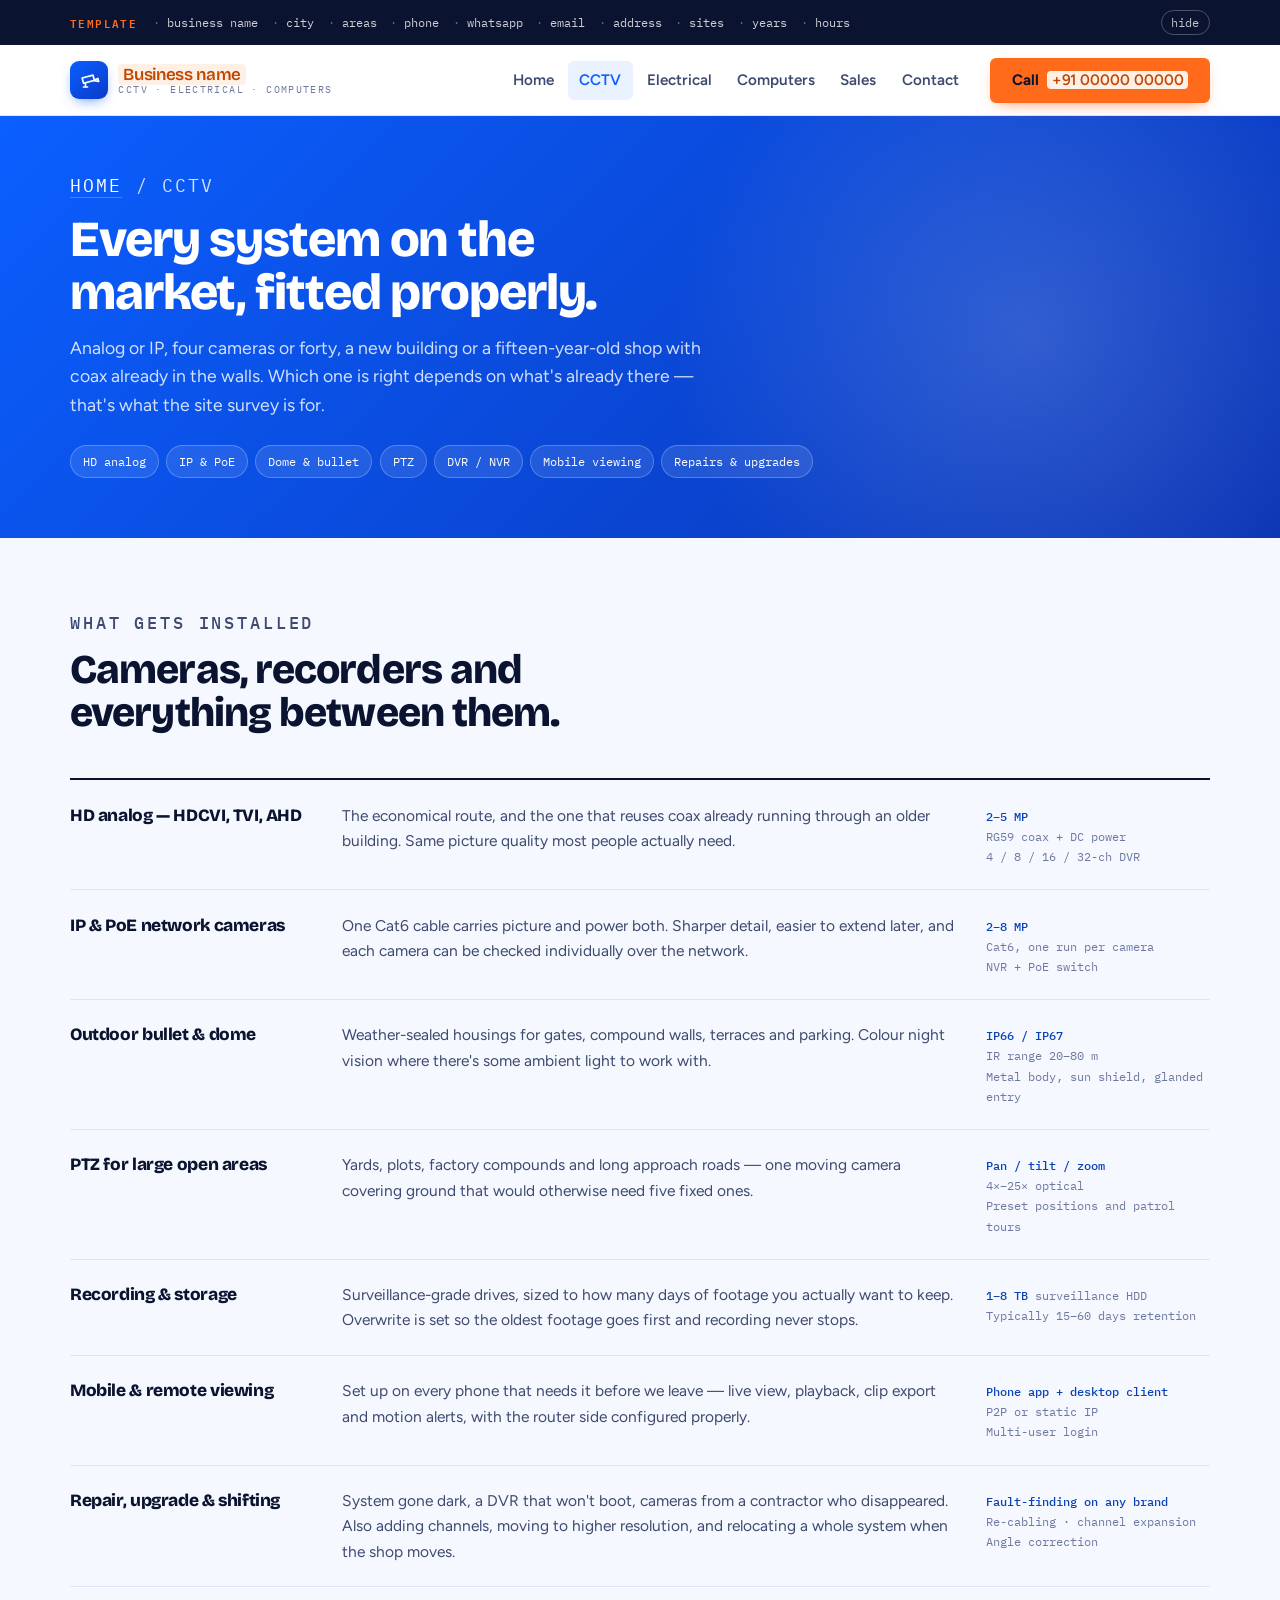
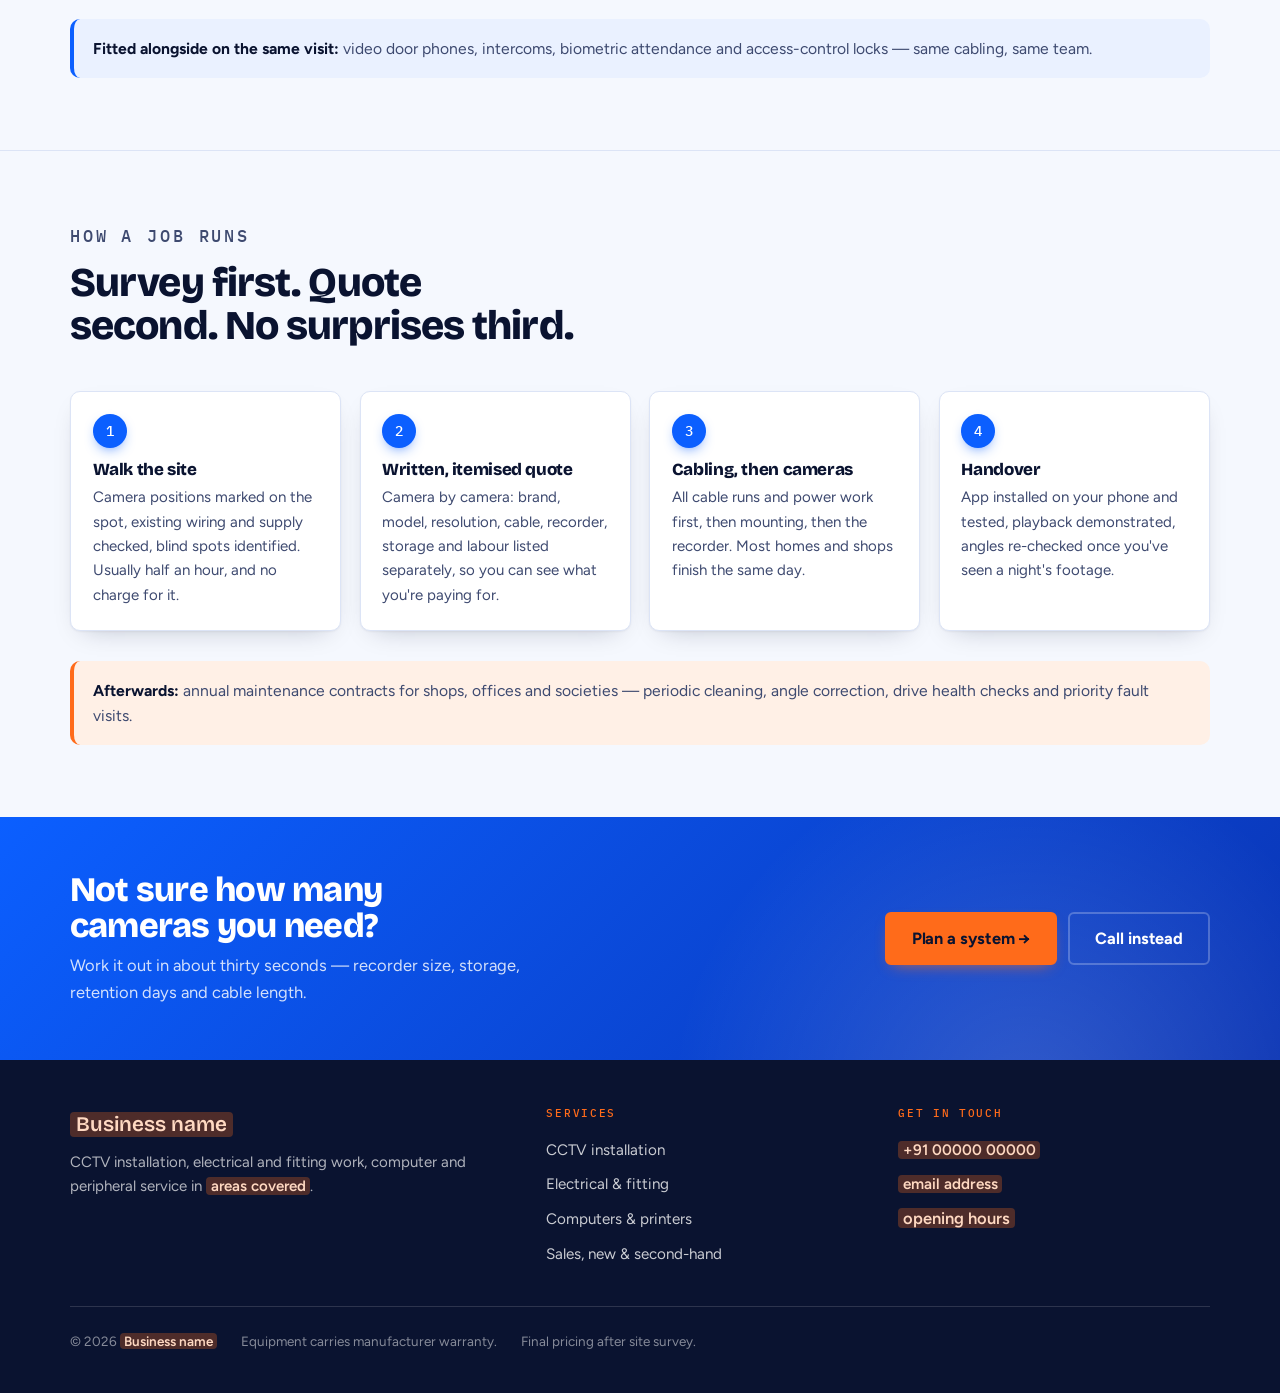
==== cctv.html @ 6714c932 "Rebuild as a six-page site with a brighter blue and orange palette Replaces the single long-scrollin" ====
<!doctype html>
<html lang="en">
<head>
<meta charset="utf-8">
<meta name="viewport" content="width=device-width, initial-scale=1">
<title>CCTV Camera Installation &amp; Repair</title>
<meta name="description" content="Installation of analog and IP CCTV systems: dome, bullet and PTZ cameras, DVR and NVR recorders, storage sizing, mobile viewing, and repair or upgrade of existing systems.">
<meta name="theme-color" content="#0B5FFF">
<meta property="og:type" content="website">
<meta property="og:title" content="CCTV camera installation and repair">
<meta property="og:description" content="Analog or IP, four cameras or forty. Supply, fitting, recorder, storage and the phone app set up before we leave.">
<link rel="icon" href="data:image/svg+xml,%3Csvg xmlns='http://www.w3.org/2000/svg' viewBox='0 0 32 32'%3E%3Crect width='32' height='32' rx='7' fill='%230B5FFF'/%3E%3Cpath d='M5 12.6l13.2-3.3 1.6 5.8-13.2 3.3z' fill='%23fff'/%3E%3Cpath d='M20.4 11.7l4.8-2.3 2 7.5-5.2-.7z' fill='%23BFD6FF'/%3E%3Crect x='8' y='19.4' width='2.4' height='5' rx='.7' fill='%23BFD6FF'/%3E%3Ccircle cx='24' cy='23.5' r='3' fill='%23FF6B1A'/%3E%3C/svg%3E">
<link rel="preconnect" href="https://fonts.googleapis.com">
<link rel="preconnect" href="https://fonts.gstatic.com" crossorigin>
<link rel="stylesheet" href="https://fonts.googleapis.com/css2?family=Bricolage+Grotesque:opsz,wdth,wght@12..96,75..100,400..800&family=Figtree:wght@400;500;600;700;800&family=IBM+Plex+Mono:wght@400;500&display=swap">
<link rel="stylesheet" href="assets/site.css">
</head>
<body>

<!-- Delete this whole block once assets/config.js is filled in. -->
<div id="setup">
  <div class="wrap">
    <b>Template</b>
    <ul>
      <li data-k="name">business name</li><li data-k="city">city</li><li data-k="area">areas</li>
      <li data-k="phone">phone</li><li data-k="whatsapp">whatsapp</li><li data-k="email">email</li>
      <li data-k="address">address</li><li data-k="sites">sites</li><li data-k="years">years</li>
      <li data-k="hours">hours</li>
    </ul>
    <button type="button">hide</button>
  </div>
</div>

<header class="site">
  <div class="wrap bar">
    <a class="brand" href="index.html">
      <span class="mark">
        <svg viewBox="0 0 24 24" fill="none" stroke="#fff" stroke-width="1.9" stroke-linecap="round" stroke-linejoin="round" aria-hidden="true"><path d="M3.6 9.2 16 5.9l1.6 5.9L5.2 15.1z"/><path d="m18.2 11.2 3.4-1.6.9 3.4-3.9-.5z"/><path d="M7.4 15.6v3.8"/><path d="M5 19.4h4.8"/></svg>
      </span>
      <span class="txt">
        <span class="nm"><span data-cfg="name" class="ph">Business name</span></span>
        <span class="sub">CCTV &middot; Electrical &middot; Computers</span>
      </span>
    </a>
    <nav class="main">
      <a href="index.html">Home</a>
      <a href="cctv.html" aria-current="page">CCTV</a>
      <a href="electrical.html">Electrical</a>
      <a href="computers.html">Computers</a>
      <a href="sales.html">Sales</a>
      <a href="contact.html">Contact</a>
    </nav>
    <a class="btn btn-orange" data-cfg-href="tel" href="contact.html"><span class="lbl">Call</span> <span data-cfg="phone" class="ph">+91 00000 00000</span></a>
  </div>
</header>

<main>

  <section class="band page-hero">
    <div class="wrap">
      <p class="crumb"><a href="index.html">Home</a> / CCTV</p>
      <h1>Every system on the market, fitted properly.</h1>
      <p>
        Analog or IP, four cameras or forty, a new building or a fifteen-year-old shop with
        coax already in the walls. Which one is right depends on what's already there &mdash;
        that's what the site survey is for.
      </p>
      <div class="hero-tags">
        <span class="chip">HD analog</span><span class="chip">IP &amp; PoE</span>
        <span class="chip">Dome &amp; bullet</span><span class="chip">PTZ</span>
        <span class="chip">DVR / NVR</span><span class="chip">Mobile viewing</span>
        <span class="chip">Repairs &amp; upgrades</span>
      </div>
    </div>
  </section>

  <section>
    <div class="wrap">
      <div class="sec-head">
        <p class="eyebrow">What gets installed</p>
        <h2>Cameras, recorders and everything between them.</h2>
      </div>

      <div class="spec-list">
        <div class="spec-row">
          <h3>HD analog &mdash; HDCVI, TVI, AHD</h3>
          <p>The economical route, and the one that reuses coax already running through an
             older building. Same picture quality most people actually need.</p>
          <p class="sp"><b>2&ndash;5 MP</b><br>RG59 coax + DC power<br>4 / 8 / 16 / 32-ch DVR</p>
        </div>
        <div class="spec-row">
          <h3>IP &amp; PoE network cameras</h3>
          <p>One Cat6 cable carries picture and power both. Sharper detail, easier to extend
             later, and each camera can be checked individually over the network.</p>
          <p class="sp"><b>2&ndash;8 MP</b><br>Cat6, one run per camera<br>NVR + PoE switch</p>
        </div>
        <div class="spec-row">
          <h3>Outdoor bullet &amp; dome</h3>
          <p>Weather-sealed housings for gates, compound walls, terraces and parking. Colour
             night vision where there's some ambient light to work with.</p>
          <p class="sp"><b>IP66 / IP67</b><br>IR range 20&ndash;80 m<br>Metal body, sun shield, glanded entry</p>
        </div>
        <div class="spec-row">
          <h3>PTZ for large open areas</h3>
          <p>Yards, plots, factory compounds and long approach roads &mdash; one moving camera
             covering ground that would otherwise need five fixed ones.</p>
          <p class="sp"><b>Pan / tilt / zoom</b><br>4&times;&ndash;25&times; optical<br>Preset positions and patrol tours</p>
        </div>
        <div class="spec-row">
          <h3>Recording &amp; storage</h3>
          <p>Surveillance-grade drives, sized to how many days of footage you actually want to
             keep. Overwrite is set so the oldest footage goes first and recording never stops.</p>
          <p class="sp"><b>1&ndash;8 TB</b> surveillance HDD<br>Typically 15&ndash;60 days retention</p>
        </div>
        <div class="spec-row">
          <h3>Mobile &amp; remote viewing</h3>
          <p>Set up on every phone that needs it before we leave &mdash; live view, playback,
             clip export and motion alerts, with the router side configured properly.</p>
          <p class="sp"><b>Phone app + desktop client</b><br>P2P or static IP<br>Multi-user login</p>
        </div>
        <div class="spec-row">
          <h3>Repair, upgrade &amp; shifting</h3>
          <p>System gone dark, a DVR that won't boot, cameras from a contractor who
             disappeared. Also adding channels, moving to higher resolution, and relocating a
             whole system when the shop moves.</p>
          <p class="sp"><b>Fault-finding on any brand</b><br>Re-cabling &middot; channel expansion<br>Angle correction</p>
        </div>
      </div>

      <p class="note" style="margin-top:2rem">
        <b>Fitted alongside on the same visit:</b>&nbsp;video door phones, intercoms, biometric
        attendance and access-control locks &mdash; same cabling, same team.
      </p>
    </div>
  </section>

  <section class="sep">
    <div class="wrap">
      <div class="sec-head">
        <p class="eyebrow">How a job runs</p>
        <h2>Survey first. Quote second. No surprises third.</h2>
      </div>

      <ol class="steps">
        <li>
          <span class="n">1</span>
          <h3>Walk the site</h3>
          <p>Camera positions marked on the spot, existing wiring and supply checked, blind
             spots identified. Usually half an hour, and no charge for it.</p>
        </li>
        <li>
          <span class="n">2</span>
          <h3>Written, itemised quote</h3>
          <p>Camera by camera: brand, model, resolution, cable, recorder, storage and labour
             listed separately, so you can see what you're paying for.</p>
        </li>
        <li>
          <span class="n">3</span>
          <h3>Cabling, then cameras</h3>
          <p>All cable runs and power work first, then mounting, then the recorder. Most homes
             and shops finish the same day.</p>
        </li>
        <li>
          <span class="n">4</span>
          <h3>Handover</h3>
          <p>App installed on your phone and tested, playback demonstrated, angles re-checked
             once you've seen a night's footage.</p>
        </li>
      </ol>

      <p class="note warm" style="margin-top:1.9rem">
        <b>Afterwards:</b>&nbsp;annual maintenance contracts for shops, offices and societies
        &mdash; periodic cleaning, angle correction, drive health checks and priority fault visits.
      </p>
    </div>
  </section>

  <section class="band cta-band">
    <div class="wrap inner">
      <div>
        <h2>Not sure how many cameras you need?</h2>
        <p>Work it out in about thirty seconds &mdash; recorder size, storage, retention days and cable length.</p>
      </div>
      <div class="acts">
        <a class="btn btn-orange btn-lg" href="contact.html#calc">Plan a system &rarr;</a>
        <a class="btn btn-on-band btn-lg" data-cfg-href="tel" href="contact.html">Call instead</a>
      </div>
    </div>
  </section>

</main>

<footer class="site">
  <div class="wrap">
    <div class="cols">
      <div>
        <span class="nm"><span data-cfg="name" class="ph">Business name</span></span>
        <p>CCTV installation, electrical and fitting work, computer and peripheral service in
           <span data-cfg="area" class="ph">areas covered</span>.</p>
      </div>
      <div>
        <h4>Services</h4>
        <ul>
          <li><a href="cctv.html">CCTV installation</a></li>
          <li><a href="electrical.html">Electrical &amp; fitting</a></li>
          <li><a href="computers.html">Computers &amp; printers</a></li>
          <li><a href="sales.html">Sales, new &amp; second-hand</a></li>
        </ul>
      </div>
      <div>
        <h4>Get in touch</h4>
        <ul>
          <li><a data-cfg-href="tel" href="contact.html"><span data-cfg="phone" class="ph">+91 00000 00000</span></a></li>
          <li><a data-cfg-href="mail" href="contact.html"><span data-cfg="email" class="ph">email address</span></a></li>
          <li><span data-cfg="hours" class="ph">opening hours</span></li>
        </ul>
      </div>
    </div>
    <div class="fine">
      <span>&copy; <span id="yr">2026</span> <span data-cfg="name" class="ph">Business name</span></span>
      <span>Equipment carries manufacturer warranty.</span>
      <span>Final pricing after site survey.</span>
    </div>
  </div>
</footer>

<script src="assets/config.js"></script>
<script src="assets/site.js"></script>
</body>
</html>
---- assets/site.css ----
/* ==========================================================================
   Shared stylesheet for every page.
   Colours, spacing and type all live here — the pages carry no styles of
   their own, so a change made here shows up across the whole site.
   ========================================================================== */

/* --------------------------------------------------------------------------
   1. TOKENS
   The light palette is defined on :root. The dark blocks below redefine only
   the token values, so no component ever needs a theme-specific rule.
   -------------------------------------------------------------------------- */
:root{
  color-scheme:light dark;

  --blue:#0B5FFF;
  --blue-deep:#0A3ACB;
  --blue-ink:#0842B8;
  --blue-soft:#EAF1FF;

  --orange:#FF6B1A;
  --orange-ink:#C24700;
  --orange-soft:#FFF0E6;

  --green:#00B368;
  --green-ink:#046B3C;
  --green-soft:#E4F8EE;

  --ink:#0A1330;
  --ink-2:#3E4A70;
  --ink-3:#6E79A0;
  --paper:#F5F8FE;
  --surface:#FFFFFF;
  --surface-2:#EFF4FE;
  --line:#DCE4F6;
  --line-strong:#BFCCE8;

  /* Filled colour bands (hero, CTA strips, footer, setup strip) */
  --band-a:#0B5FFF;
  --band-b:#0A34B4;
  --band-fg:#FFFFFF;
  --band-fg-2:rgba(255,255,255,.82);
  --band-fg-3:rgba(255,255,255,.6);
  --band-line:rgba(255,255,255,.24);
  --band-glow:rgba(255,255,255,.16);

  /* The camera grid is a screen: it keeps its own colours in both themes. */
  --feed:#04102E;
  --feed-2:#071B44;
  --feed-fg:#CFE0FF;
  --feed-dim:#7C93C9;

  --display:"Bricolage Grotesque","Archivo",-apple-system,"Segoe UI",sans-serif;
  --sans:"Figtree",-apple-system,BlinkMacSystemFont,"Segoe UI",Roboto,sans-serif;
  --mono:"IBM Plex Mono",ui-monospace,Consolas,monospace;

  --r-sm:6px;
  --r:10px;
  --r-lg:16px;
  --shadow:0 1px 2px rgba(10,19,48,.05),0 10px 26px -14px rgba(10,19,48,.28);
  --shadow-lift:0 2px 6px rgba(10,19,48,.07),0 22px 44px -20px rgba(10,19,48,.38);
}

@media (prefers-color-scheme:dark){
  :root:not([data-theme="light"]){
    --blue:#5B8CFF;
    --blue-deep:#3C6FF0;
    --blue-ink:#93B4FF;
    --blue-soft:#14224A;

    --orange:#FF8A45;
    --orange-ink:#FFAE7C;
    --orange-soft:#33200F;

    --green:#2BD98A;
    --green-ink:#6BE8AE;
    --green-soft:#0C2C20;

    --ink:#EAEEFA;
    --ink-2:#B6C0DD;
    --ink-3:#8792B7;
    --paper:#070C1C;
    --surface:#101833;
    --surface-2:#162041;
    --line:#212C51;
    --line-strong:#33406E;

    --band-a:#0E2A7A;
    --band-b:#081A4F;
    --band-fg:#FFFFFF;
    --band-fg-2:rgba(255,255,255,.78);
    --band-fg-3:rgba(255,255,255,.55);
    --band-line:rgba(255,255,255,.18);
    --band-glow:rgba(91,140,255,.22);

    --shadow:0 1px 2px rgba(0,0,0,.5),0 12px 30px -16px rgba(0,0,0,.8);
    --shadow-lift:0 2px 8px rgba(0,0,0,.55),0 26px 50px -22px rgba(0,0,0,.9);
  }
}
:root[data-theme="dark"]{
  --blue:#5B8CFF;
  --blue-deep:#3C6FF0;
  --blue-ink:#93B4FF;
  --blue-soft:#14224A;
  --orange:#FF8A45;
  --orange-ink:#FFAE7C;
  --orange-soft:#33200F;
  --green:#2BD98A;
  --green-ink:#6BE8AE;
  --green-soft:#0C2C20;
  --ink:#EAEEFA;
  --ink-2:#B6C0DD;
  --ink-3:#8792B7;
  --paper:#070C1C;
  --surface:#101833;
  --surface-2:#162041;
  --line:#212C51;
  --line-strong:#33406E;
  --band-a:#0E2A7A;
  --band-b:#081A4F;
  --band-fg:#FFFFFF;
  --band-fg-2:rgba(255,255,255,.78);
  --band-fg-3:rgba(255,255,255,.55);
  --band-line:rgba(255,255,255,.18);
  --band-glow:rgba(91,140,255,.22);
  --shadow:0 1px 2px rgba(0,0,0,.5),0 12px 30px -16px rgba(0,0,0,.8);
  --shadow-lift:0 2px 8px rgba(0,0,0,.55),0 26px 50px -22px rgba(0,0,0,.9);
}

/* --------------------------------------------------------------------------
   2. BASE
   -------------------------------------------------------------------------- */
*,*::before,*::after{box-sizing:border-box}
html{scroll-behavior:smooth}
body{
  margin:0;
  background:var(--paper);
  color:var(--ink);
  font-family:var(--sans);
  font-size:16.5px;
  line-height:1.62;
  -webkit-font-smoothing:antialiased;
}
h1,h2,h3,h4{
  font-family:var(--display);
  font-weight:800;
  line-height:1.04;
  letter-spacing:-.022em;
  text-wrap:balance;
  margin:0;
}
p{margin:0}
a{color:var(--blue-ink)}
img{max-width:100%}
:focus-visible{outline:3px solid var(--orange);outline-offset:2px;border-radius:3px}
::selection{background:var(--blue);color:#fff}

.wrap{width:min(1140px,100% - 2.5rem);margin-inline:auto}
.vh{position:absolute;width:1px;height:1px;overflow:hidden;clip-path:inset(50%);white-space:nowrap}
.mono{font-family:var(--mono);font-size:.8rem}
.tnum{font-variant-numeric:tabular-nums}

.eyebrow{
  font-family:var(--mono);font-size:.72rem;font-weight:500;
  letter-spacing:.17em;text-transform:uppercase;color:var(--blue);margin:0;
}
.eyebrow.on-band{color:#9FC0FF}
.lede{font-size:1.08rem;color:var(--ink-2);max-width:64ch}

/* Values still waiting to be filled into assets/config.js */
.ph{
  color:var(--orange-ink);background:var(--orange-soft);
  padding:0 .3em;border-radius:4px;font-weight:600;
  box-decoration-break:clone;-webkit-box-decoration-break:clone;
}
.on-band .ph,.band .ph{color:#FFD9C2;background:rgba(255,107,26,.28)}

/* --------------------------------------------------------------------------
   3. BUTTONS + PILLS
   -------------------------------------------------------------------------- */
.btn{
  display:inline-flex;align-items:center;justify-content:center;gap:.5rem;
  font-family:var(--sans);font-size:.95rem;font-weight:700;letter-spacing:-.005em;
  padding:.72rem 1.25rem;border-radius:var(--r-sm);text-decoration:none;
  border:2px solid transparent;cursor:pointer;white-space:nowrap;line-height:1.2;
  transition:transform .12s ease,box-shadow .16s ease,background .16s ease,border-color .16s ease;
}
.btn:hover{transform:translateY(-2px)}
.btn:active{transform:translateY(0)}
.btn-lg{padding:.92rem 1.55rem;font-size:1.02rem}

/* Orange carries dark navy text — white on orange fails contrast. */
.btn-orange{background:var(--orange);color:#0A1330;border-color:var(--orange);box-shadow:0 6px 16px -8px rgba(255,107,26,.9)}
.btn-orange:hover{background:#FF7D34;box-shadow:0 12px 24px -10px rgba(255,107,26,.95)}
.btn-blue{background:var(--blue);color:#fff;border-color:var(--blue);box-shadow:0 6px 16px -8px rgba(11,95,255,.8)}
.btn-blue:hover{background:var(--blue-deep)}
.btn-line{background:var(--surface);color:var(--ink);border-color:var(--line-strong)}
.btn-line:hover{border-color:var(--blue);color:var(--blue-ink)}
.btn-on-band{background:transparent;color:#fff;border-color:var(--band-line)}
.btn-on-band:hover{background:rgba(255,255,255,.12);border-color:#fff}

.pill{
  display:inline-flex;align-items:center;gap:.45rem;
  font-family:var(--mono);font-size:.72rem;letter-spacing:.08em;text-transform:uppercase;
  padding:.34rem .7rem;border-radius:999px;font-weight:500;
}
.pill-green{background:var(--green-soft);color:var(--green-ink)}
.pill-blue{background:var(--blue-soft);color:var(--blue-ink)}
.pill-orange{background:var(--orange-soft);color:var(--orange-ink)}
.pill-band{background:rgba(255,255,255,.15);color:#fff}
.dot{width:8px;height:8px;border-radius:50%;background:currentColor;flex:none}
.dot.live{background:var(--green);box-shadow:0 0 0 0 rgba(0,179,104,.6);animation:pulse 2.4s ease-out infinite}
@keyframes pulse{
  0%{box-shadow:0 0 0 0 rgba(0,179,104,.55)}
  70%{box-shadow:0 0 0 8px rgba(0,179,104,0)}
  100%{box-shadow:0 0 0 0 rgba(0,179,104,0)}
}

/* --------------------------------------------------------------------------
   4. SETUP STRIP  (delete once assets/config.js is filled in)
   -------------------------------------------------------------------------- */
#setup{background:#0A1330;color:#fff;font-family:var(--mono);font-size:.76rem}
#setup .wrap{display:flex;flex-wrap:wrap;align-items:center;gap:.45rem 1rem;padding:.62rem 0}
#setup b{color:var(--orange);font-weight:600;letter-spacing:.13em;text-transform:uppercase;font-size:.68rem}
#setup ul{display:flex;flex-wrap:wrap;gap:.3rem .85rem;list-style:none;margin:0;padding:0;opacity:.8}
#setup li::before{content:"· ";opacity:.45}
#setup button{
  margin-left:auto;background:none;border:1px solid rgba(255,255,255,.35);color:#fff;
  font:inherit;padding:.12rem .6rem;border-radius:999px;cursor:pointer;opacity:.75;
}
#setup button:hover{opacity:1;border-color:#fff}

/* --------------------------------------------------------------------------
   5. HEADER + NAV
   -------------------------------------------------------------------------- */
header.site{
  position:sticky;top:0;z-index:50;
  background:color-mix(in srgb,var(--surface) 92%,transparent);
  backdrop-filter:blur(12px);
  border-bottom:1px solid var(--line);
}
header.site .bar{display:flex;align-items:center;gap:1.25rem;height:70px}
.brand{display:flex;align-items:center;gap:.65rem;text-decoration:none;color:inherit;min-width:0}
.brand .mark{
  width:38px;height:38px;border-radius:9px;flex:none;
  background:linear-gradient(140deg,var(--blue),var(--blue-deep));
  display:grid;place-items:center;box-shadow:0 5px 14px -6px rgba(11,95,255,.85);
}
.brand .mark svg{width:21px;height:21px;display:block}
.brand .txt{display:flex;flex-direction:column;line-height:1.15;min-width:0}
.brand .nm{font-family:var(--display);font-weight:800;font-size:1.06rem;letter-spacing:-.02em}
.brand .sub{font-family:var(--mono);font-size:.62rem;letter-spacing:.14em;text-transform:uppercase;color:var(--ink-3)}

nav.main{margin-left:auto;display:flex;gap:.15rem}
nav.main a{
  font-size:.95rem;font-weight:600;text-decoration:none;color:var(--ink-2);
  padding:.45rem .72rem;border-radius:var(--r-sm);
}
nav.main a:hover{color:var(--blue-ink);background:var(--blue-soft)}
nav.main a[aria-current="page"]{color:var(--blue);background:var(--blue-soft)}
header.site .btn{flex:none}
@media (max-width:1080px){nav.main a{padding:.45rem .55rem;font-size:.9rem}}
@media (max-width:920px){
  header.site .bar{height:62px}
  nav.main{
    order:3;width:100%;margin-left:0;overflow-x:auto;
    padding:.15rem 0 .6rem;gap:.3rem;scrollbar-width:none;
  }
  nav.main::-webkit-scrollbar{display:none}
  nav.main a{white-space:nowrap;background:var(--surface-2);border:1px solid var(--line)}
  header.site .bar{flex-wrap:wrap;height:auto;padding-top:.7rem}
  header.site .btn{margin-left:auto}
}
@media (max-width:430px){header.site .btn .lbl{display:none}}

/* --------------------------------------------------------------------------
   6. BANDS + SECTIONS
   -------------------------------------------------------------------------- */
.band{
  position:relative;overflow:hidden;
  background:linear-gradient(135deg,var(--band-a),var(--band-b));
  color:var(--band-fg);
}
.band::before{
  content:"";position:absolute;inset:-40% -10% auto auto;width:60%;aspect-ratio:1;
  background:radial-gradient(circle,var(--band-glow),transparent 65%);
  pointer-events:none;
}
.band>*{position:relative;z-index:1}
.band h1,.band h2,.band h3{color:var(--band-fg)}
.band p{color:var(--band-fg-2)}
.band a:not(.btn){color:#fff}

section{padding:4.5rem 0}
section.tight{padding:3.25rem 0}
.sep{border-top:1px solid var(--line)}

.sec-head{max-width:66ch;margin-bottom:2.75rem}
.sec-head h2{font-size:clamp(1.85rem,3.6vw,2.55rem);margin:.75rem 0 .85rem}
.sec-head p{color:var(--ink-2);font-size:1.05rem}
.band .sec-head p{color:var(--band-fg-2)}

/* Page hero on the inner pages */
.page-hero{padding:3.5rem 0 3.75rem}
.page-hero h1{font-size:clamp(2.15rem,4.6vw,3.15rem);margin:.85rem 0 .9rem;max-width:19ch}
.page-hero p{font-size:1.1rem;max-width:60ch}
.crumb{font-family:var(--mono);font-size:.74rem;letter-spacing:.12em;text-transform:uppercase;color:var(--band-fg-3)}
.crumb a{text-decoration:none;border-bottom:1px solid var(--band-line)}
.crumb a:hover{border-bottom-color:#fff}
.hero-tags{display:flex;flex-wrap:wrap;gap:.45rem;margin-top:1.6rem}

/* --------------------------------------------------------------------------
   7. HOME HERO
   -------------------------------------------------------------------------- */
.home-hero{padding:3.75rem 0 4rem}
.home-hero .grid{display:grid;grid-template-columns:minmax(0,1.05fr) minmax(0,1fr);gap:3rem;align-items:center}
.home-hero h1{font-size:clamp(2.4rem,5.3vw,3.9rem);margin:1.1rem 0 1.15rem;letter-spacing:-.032em}
.home-hero h1 em{font-style:normal;color:#FFC7A3}
.home-hero .lede{color:var(--band-fg-2);font-size:1.14rem;max-width:52ch}
.home-hero .cta{display:flex;flex-wrap:wrap;gap:.7rem;margin-top:2rem}
@media (max-width:940px){
  .home-hero{padding:2.5rem 0 3rem}
  .home-hero .grid{grid-template-columns:1fr;gap:2.5rem}
}

.stats{display:grid;grid-template-columns:repeat(4,1fr);gap:1px;margin-top:3rem;
  background:var(--band-line);border:1px solid var(--band-line);border-radius:var(--r)}
.stats div{background:linear-gradient(135deg,var(--band-a),var(--band-b));padding:1.1rem 1.15rem}
.stats dt{font-family:var(--display);font-weight:800;font-size:1.6rem;letter-spacing:-.02em;
  font-variant-numeric:tabular-nums;color:#fff}
.stats dd{margin:.2rem 0 0;font-family:var(--mono);font-size:.68rem;letter-spacing:.09em;
  text-transform:uppercase;color:var(--band-fg-3);line-height:1.45}
@media (max-width:760px){.stats{grid-template-columns:1fr 1fr}}

/* Camera grid — drawn in CSS, no images, nothing claiming to be real footage */
.wall{background:var(--feed);border-radius:var(--r-lg);padding:11px;
  box-shadow:0 30px 60px -25px rgba(0,0,0,.7);border:1px solid rgba(255,255,255,.14)}
.wall-bar{display:flex;align-items:center;gap:.55rem;padding:.1rem .3rem .65rem;
  font-family:var(--mono);font-size:.68rem;letter-spacing:.13em;text-transform:uppercase;color:var(--feed-dim)}
.wall-bar .rec{margin-left:auto;color:#FF6B6B;display:flex;align-items:center;gap:.4rem}
.wall-bar .rec .dot{background:#FF5A5A;animation:blink 1.9s steps(1,end) infinite}
@keyframes blink{0%,62%{opacity:1}63%,100%{opacity:.2}}
.tiles{display:grid;grid-template-columns:1fr 1fr;gap:7px}
.tile{position:relative;aspect-ratio:4/3;overflow:hidden;border-radius:7px;background:var(--feed-2)}
.tile::before{content:"";position:absolute;inset:0}
.tile::after{content:"";position:absolute;inset:0;
  background:radial-gradient(125% 95% at 50% 40%,transparent 32%,rgba(2,8,26,.68) 100%)}
.t1::before{background:radial-gradient(58% 42% at 50% 92%,rgba(150,200,255,.42),transparent 72%),
  linear-gradient(#0A2050,#04102E 72%)}
.t2::before{background:repeating-linear-gradient(90deg,rgba(180,215,255,.11) 0 3px,transparent 3px 13px),
  radial-gradient(72% 58% at 62% 26%,rgba(255,190,120,.30),transparent 70%),linear-gradient(#0B1F4A,#050F2C)}
.t3::before{background:radial-gradient(27% 35% at 22% 20%,rgba(255,225,160,.45),transparent 70%),
  linear-gradient(200deg,rgba(120,180,255,.18),transparent 55%),linear-gradient(#07173C,#040D24)}
.t4::before{background:linear-gradient(to top,rgba(140,190,255,.2) 0 1px,transparent 1px 100%) bottom/100% 34%,
  repeating-linear-gradient(78deg,rgba(140,190,255,.09) 0 1px,transparent 1px 26px),linear-gradient(#0A1E48,#050F2C)}
.tile .hud{position:absolute;inset:0;z-index:2;font-family:var(--mono);font-size:.6rem;
  letter-spacing:.1em;text-transform:uppercase;color:var(--feed-fg)}
.tile .id{position:absolute;top:8px;left:9px;text-shadow:0 1px 4px rgba(0,0,0,.95)}
.tile .res{position:absolute;top:8px;right:9px;color:var(--feed-dim)}
.tile .ts{position:absolute;bottom:7px;left:9px;color:var(--feed-dim);font-variant-numeric:tabular-nums;
  text-shadow:0 1px 4px rgba(0,0,0,.95)}
.tile .flag{position:absolute;bottom:7px;right:9px;color:#5EE7A6}
.scan{position:absolute;left:0;right:0;height:40%;z-index:1;pointer-events:none;
  background:linear-gradient(transparent,rgba(150,200,255,.09),transparent);
  animation:scan 7.5s linear infinite}
@keyframes scan{from{transform:translateY(-110%)}to{transform:translateY(360%)}}
.wall-foot{padding:.65rem .3rem .1rem;font-family:var(--mono);font-size:.65rem;
  letter-spacing:.1em;text-transform:uppercase;color:var(--feed-dim);display:flex;gap:.5rem;align-items:center}
@media (prefers-reduced-motion:reduce){
  .scan{display:none}
  .wall-bar .rec .dot,.dot.live{animation:none}
  html{scroll-behavior:auto}
}

/* --------------------------------------------------------------------------
   8. SERVICE DOORS  (three colour-blocked entry cards on the home page)
   -------------------------------------------------------------------------- */
.doors{display:grid;grid-template-columns:repeat(3,1fr);gap:1.35rem}
@media (max-width:900px){.doors{grid-template-columns:1fr}}
.door{
  display:flex;flex-direction:column;gap:.7rem;text-decoration:none;color:inherit;
  background:var(--surface);border:1px solid var(--line);border-radius:var(--r-lg);
  padding:1.6rem 1.6rem 1.5rem;position:relative;overflow:hidden;
  box-shadow:var(--shadow);transition:transform .16s ease,box-shadow .18s ease,border-color .18s ease;
}
.door::before{content:"";position:absolute;inset:0 0 auto 0;height:5px;background:var(--c)}
.door:hover{transform:translateY(-4px);box-shadow:var(--shadow-lift);border-color:var(--c)}
.door .ico{width:46px;height:46px;border-radius:12px;display:grid;place-items:center;
  background:var(--c-soft);color:var(--c);margin-bottom:.15rem}
.door .ico svg{width:24px;height:24px}
.door h3{font-size:1.32rem}
.door p{color:var(--ink-2);font-size:.97rem;flex:1}
.door .go{font-family:var(--mono);font-size:.76rem;letter-spacing:.1em;text-transform:uppercase;
  color:var(--c);font-weight:500;display:flex;align-items:center;gap:.4rem}
.door:hover .go .arw{transform:translateX(4px)}
.door .arw{transition:transform .16s ease}
.door.c-blue{--c:var(--blue);--c-soft:var(--blue-soft)}
.door.c-orange{--c:var(--orange);--c-soft:var(--orange-soft)}
.door.c-green{--c:var(--green);--c-soft:var(--green-soft)}
.door .tags{display:flex;flex-wrap:wrap;gap:.3rem;margin-top:.15rem}
.door .tags span{font-family:var(--mono);font-size:.7rem;color:var(--ink-3);
  border:1px solid var(--line);border-radius:999px;padding:.15rem .55rem}

/* --------------------------------------------------------------------------
   9. CONTENT BLOCKS
   -------------------------------------------------------------------------- */
/* Feature cards, 2 or 3 up */
.cards{display:grid;grid-template-columns:repeat(3,1fr);gap:1.25rem}
.cards.two{grid-template-columns:repeat(2,1fr)}
@media (max-width:900px){.cards,.cards.two{grid-template-columns:1fr 1fr}}
@media (max-width:620px){.cards,.cards.two{grid-template-columns:1fr}}
.card{background:var(--surface);border:1px solid var(--line);border-radius:var(--r);
  padding:1.4rem 1.45rem;box-shadow:var(--shadow)}
.card h3{font-size:1.12rem;margin-bottom:.45rem}
.card p{color:var(--ink-2);font-size:.96rem}
.card .spec{display:block;margin-top:.85rem;font-family:var(--mono);font-size:.75rem;
  color:var(--blue-ink);background:var(--blue-soft);border-radius:var(--r-sm);
  padding:.5rem .7rem;line-height:1.55}
.card .num{font-family:var(--mono);font-size:.75rem;letter-spacing:.12em;color:var(--orange);
  display:block;margin-bottom:.6rem;font-weight:500}

/* Checklist — used for the electrical and computer service lists */
.checks{list-style:none;margin:0;padding:0;display:grid;gap:.1rem}
.checks li{display:grid;grid-template-columns:1.7rem 1fr;gap:.75rem;padding:.95rem 0;
  border-bottom:1px solid var(--line);align-items:start}
.checks li:first-child{border-top:1px solid var(--line)}
.checks .tick{width:22px;height:22px;border-radius:50%;background:var(--green-soft);color:var(--green-ink);
  display:grid;place-items:center;margin-top:.15rem}
.checks .tick svg{width:12px;height:12px}
.checks b{font-weight:700;display:block;font-size:1rem}
.checks em{font-style:normal;color:var(--ink-3);font-size:.93rem;display:block;margin-top:.15rem}

/* Two-column split with a highlighted panel */
.split{display:grid;grid-template-columns:minmax(0,1fr) minmax(0,.92fr);gap:3rem;align-items:start}
@media (max-width:900px){.split{grid-template-columns:1fr;gap:2rem}}
.panel{background:var(--surface);border:1px solid var(--line);border-radius:var(--r-lg);
  padding:1.7rem 1.75rem;box-shadow:var(--shadow);border-top:5px solid var(--orange)}
.panel h3{font-size:1.25rem;margin-bottom:.6rem}
.panel p{color:var(--ink-2);font-size:.98rem}
.panel p+p{margin-top:.75rem}
.panel .kicker{display:block;margin-top:1.15rem;font-family:var(--mono);font-size:.73rem;
  letter-spacing:.1em;text-transform:uppercase;color:var(--orange-ink);font-weight:500}

/* Numbered process track */
.steps{display:grid;grid-template-columns:repeat(4,1fr);gap:1.15rem;list-style:none;margin:0;padding:0}
@media (max-width:900px){.steps{grid-template-columns:1fr 1fr}}
@media (max-width:560px){.steps{grid-template-columns:1fr}}
.steps li{background:var(--surface);border:1px solid var(--line);border-radius:var(--r);
  padding:1.35rem 1.35rem 1.4rem;position:relative;box-shadow:var(--shadow)}
.steps .n{display:inline-grid;place-items:center;width:34px;height:34px;border-radius:50%;
  background:var(--blue);color:#fff;font-family:var(--mono);font-size:.85rem;font-weight:500;
  margin-bottom:.85rem;box-shadow:0 5px 14px -6px rgba(11,95,255,.9)}
.steps h3{font-size:1.06rem;margin-bottom:.4rem}
.steps p{font-size:.94rem;color:var(--ink-2)}

/* Spec rows — reads like a quote sheet */
.spec-list{border-top:2px solid var(--ink)}
.spec-row{display:grid;grid-template-columns:minmax(0,15rem) minmax(0,1fr) minmax(0,14rem);
  gap:.9rem 2rem;padding:1.4rem 0;border-bottom:1px solid var(--line);align-items:baseline}
.spec-row h3{font-size:1.08rem}
.spec-row p{color:var(--ink-2);font-size:.97rem}
.spec-row .sp{font-family:var(--mono);font-size:.76rem;line-height:1.65;color:var(--ink-3)}
.spec-row .sp b{color:var(--blue-ink);font-weight:500}
@media (max-width:900px){
  .spec-row{grid-template-columns:1fr;gap:.45rem;padding:1.25rem 0}
}

/* Chips */
.chips{display:flex;flex-wrap:wrap;gap:.45rem}
.chip{font-family:var(--mono);font-size:.78rem;padding:.35rem .75rem;border-radius:999px;
  border:1px solid var(--line-strong);color:var(--ink-2);background:var(--surface)}
.band .chip{border-color:var(--band-line);color:#fff;background:rgba(255,255,255,.1)}

/* Note strip */
.note{display:block;background:var(--blue-soft);
  border-radius:var(--r);padding:1.05rem 1.2rem;font-size:.98rem;color:var(--ink-2);
  border-left:4px solid var(--blue)}
.note.warm{background:var(--orange-soft);border-left-color:var(--orange)}
.note b{color:var(--ink)}

/* CTA band at the foot of every page */
.cta-band{padding:3.4rem 0}
.cta-band .inner{display:flex;flex-wrap:wrap;gap:1.5rem;align-items:center;justify-content:space-between}
.cta-band h2{font-size:clamp(1.6rem,3vw,2.15rem);max-width:20ch}
.cta-band p{margin-top:.55rem;max-width:46ch}
.cta-band .acts{display:flex;flex-wrap:wrap;gap:.7rem}

/* --------------------------------------------------------------------------
   10. REQUIREMENT BUILDER
   -------------------------------------------------------------------------- */
.builder{display:grid;grid-template-columns:minmax(0,1fr) minmax(0,.9fr);gap:2.5rem;align-items:start}
@media (max-width:900px){.builder{grid-template-columns:1fr;gap:2rem}}
.field{margin-bottom:1.7rem;border:0;padding:0;margin-inline:0}
.field>legend,.field>.lab{font-family:var(--mono);font-size:.72rem;letter-spacing:.13em;
  text-transform:uppercase;color:var(--ink-3);margin-bottom:.65rem;padding:0;display:block}
.seg{display:flex;flex-wrap:wrap;gap:.45rem}
.seg label{font-size:.92rem;font-weight:600;padding:.55rem 1rem;cursor:pointer;
  border:2px solid var(--line-strong);border-radius:999px;background:var(--surface);color:var(--ink-2);
  transition:all .14s ease}
.seg label:hover{border-color:var(--blue);color:var(--blue-ink)}
.seg label:has(input:checked){background:var(--blue);border-color:var(--blue);color:#fff}
.seg label:has(:focus-visible){outline:3px solid var(--orange);outline-offset:2px}
.count{display:flex;align-items:center;gap:1.1rem}
.count input[type=range]{flex:1;accent-color:var(--orange);min-width:0;height:24px}
.count output{font-family:var(--display);font-weight:800;font-size:2rem;
  font-variant-numeric:tabular-nums;min-width:2.6ch;text-align:right;color:var(--blue)}
.count .u{font-family:var(--mono);font-size:.72rem;color:var(--ink-3);letter-spacing:.1em;text-transform:uppercase}

.sheet{background:var(--surface);border:1px solid var(--line);border-radius:var(--r-lg);
  box-shadow:var(--shadow-lift);overflow:hidden}
.sheet .hd{background:linear-gradient(135deg,var(--band-a),var(--band-b));color:#fff;
  font-family:var(--mono);font-size:.72rem;letter-spacing:.14em;text-transform:uppercase;
  padding:.85rem 1.25rem;display:flex;align-items:center;gap:.55rem}
.sheet dl{margin:0;padding:.4rem 1.25rem .9rem}
.sheet .r{display:flex;gap:1rem;justify-content:space-between;align-items:baseline;
  padding:.8rem 0;border-bottom:1px dashed var(--line)}
.sheet .r:last-of-type{border-bottom:0}
.sheet dt{font-family:var(--mono);font-size:.73rem;letter-spacing:.09em;text-transform:uppercase;color:var(--ink-3)}
.sheet dd{margin:0;font-family:var(--mono);font-size:.88rem;text-align:right;color:var(--ink);
  font-variant-numeric:tabular-nums;font-weight:500}
.sheet dd b{color:var(--orange-ink);font-weight:600}
.sheet .disc{font-size:.82rem;color:var(--ink-3);line-height:1.55;padding:.9rem 1.25rem;
  border-top:1px solid var(--line);background:var(--surface-2)}
.sheet .foot{padding:1.1rem 1.25rem;display:grid;gap:.6rem;border-top:1px solid var(--line)}

/* Contact rows */
.reach{display:grid;gap:.8rem;margin-top:1.9rem}
.reach a{display:flex;align-items:center;gap:1rem;text-decoration:none;color:inherit;
  background:var(--surface);border:1px solid var(--line);border-radius:var(--r);
  padding:1rem 1.2rem;box-shadow:var(--shadow);transition:transform .14s ease,border-color .16s ease}
.reach a:hover{transform:translateX(4px);border-color:var(--blue)}
.reach .ic{width:42px;height:42px;border-radius:11px;display:grid;place-items:center;flex:none;
  background:var(--c-soft);color:var(--c)}
.reach .ic svg{width:21px;height:21px}
.reach .k{font-family:var(--mono);font-size:.68rem;letter-spacing:.12em;text-transform:uppercase;color:var(--ink-3);display:block}
.reach .v{font-weight:700;font-size:1.05rem}
.reach a.c-green{--c:var(--green);--c-soft:var(--green-soft)}
.reach a.c-blue{--c:var(--blue);--c-soft:var(--blue-soft)}
.reach a.c-orange{--c:var(--orange);--c-soft:var(--orange-soft)}

.tell{counter-reset:t;list-style:none;margin:0;padding:0;display:grid;gap:.85rem}
.tell li{counter-increment:t;display:grid;grid-template-columns:2.1rem 1fr;font-size:1rem;color:var(--ink-2)}
.tell li::before{content:counter(t,decimal-leading-zero);font-family:var(--mono);font-size:.78rem;
  color:var(--orange);font-weight:500;padding-top:.22em}

/* --------------------------------------------------------------------------
   11. FOOTER + TOAST
   -------------------------------------------------------------------------- */
footer.site{background:#0A1330;color:#fff;padding:3rem 0 2.5rem;margin-top:0}
footer.site .cols{display:grid;grid-template-columns:1.4fr 1fr 1fr;gap:2.5rem}
@media (max-width:760px){footer.site .cols{grid-template-columns:1fr;gap:2rem}}
footer.site h4{font-family:var(--mono);font-size:.7rem;font-weight:500;letter-spacing:.15em;
  text-transform:uppercase;color:var(--orange);margin-bottom:1rem}
footer.site .nm{font-family:var(--display);font-weight:800;font-size:1.3rem;display:block;margin-bottom:.5rem}
footer.site p{color:rgba(255,255,255,.68);font-size:.94rem}
footer.site ul{list-style:none;margin:0;padding:0;display:grid;gap:.5rem}
footer.site a{color:rgba(255,255,255,.78);text-decoration:none;font-size:.95rem}
footer.site a:hover{color:#fff;text-decoration:underline}
footer.site .ph{color:#FFD9C2;background:rgba(255,107,26,.28)}
footer.site .fine{margin-top:2.5rem;padding-top:1.5rem;border-top:1px solid rgba(255,255,255,.14);
  font-size:.84rem;color:rgba(255,255,255,.5);display:flex;flex-wrap:wrap;gap:.6rem 1.5rem}

.toast{position:fixed;left:50%;bottom:1.6rem;transform:translateX(-50%);z-index:90;
  background:#0A1330;color:#fff;font-family:var(--mono);font-size:.8rem;
  padding:.7rem 1.2rem;border-radius:999px;box-shadow:var(--shadow-lift)}
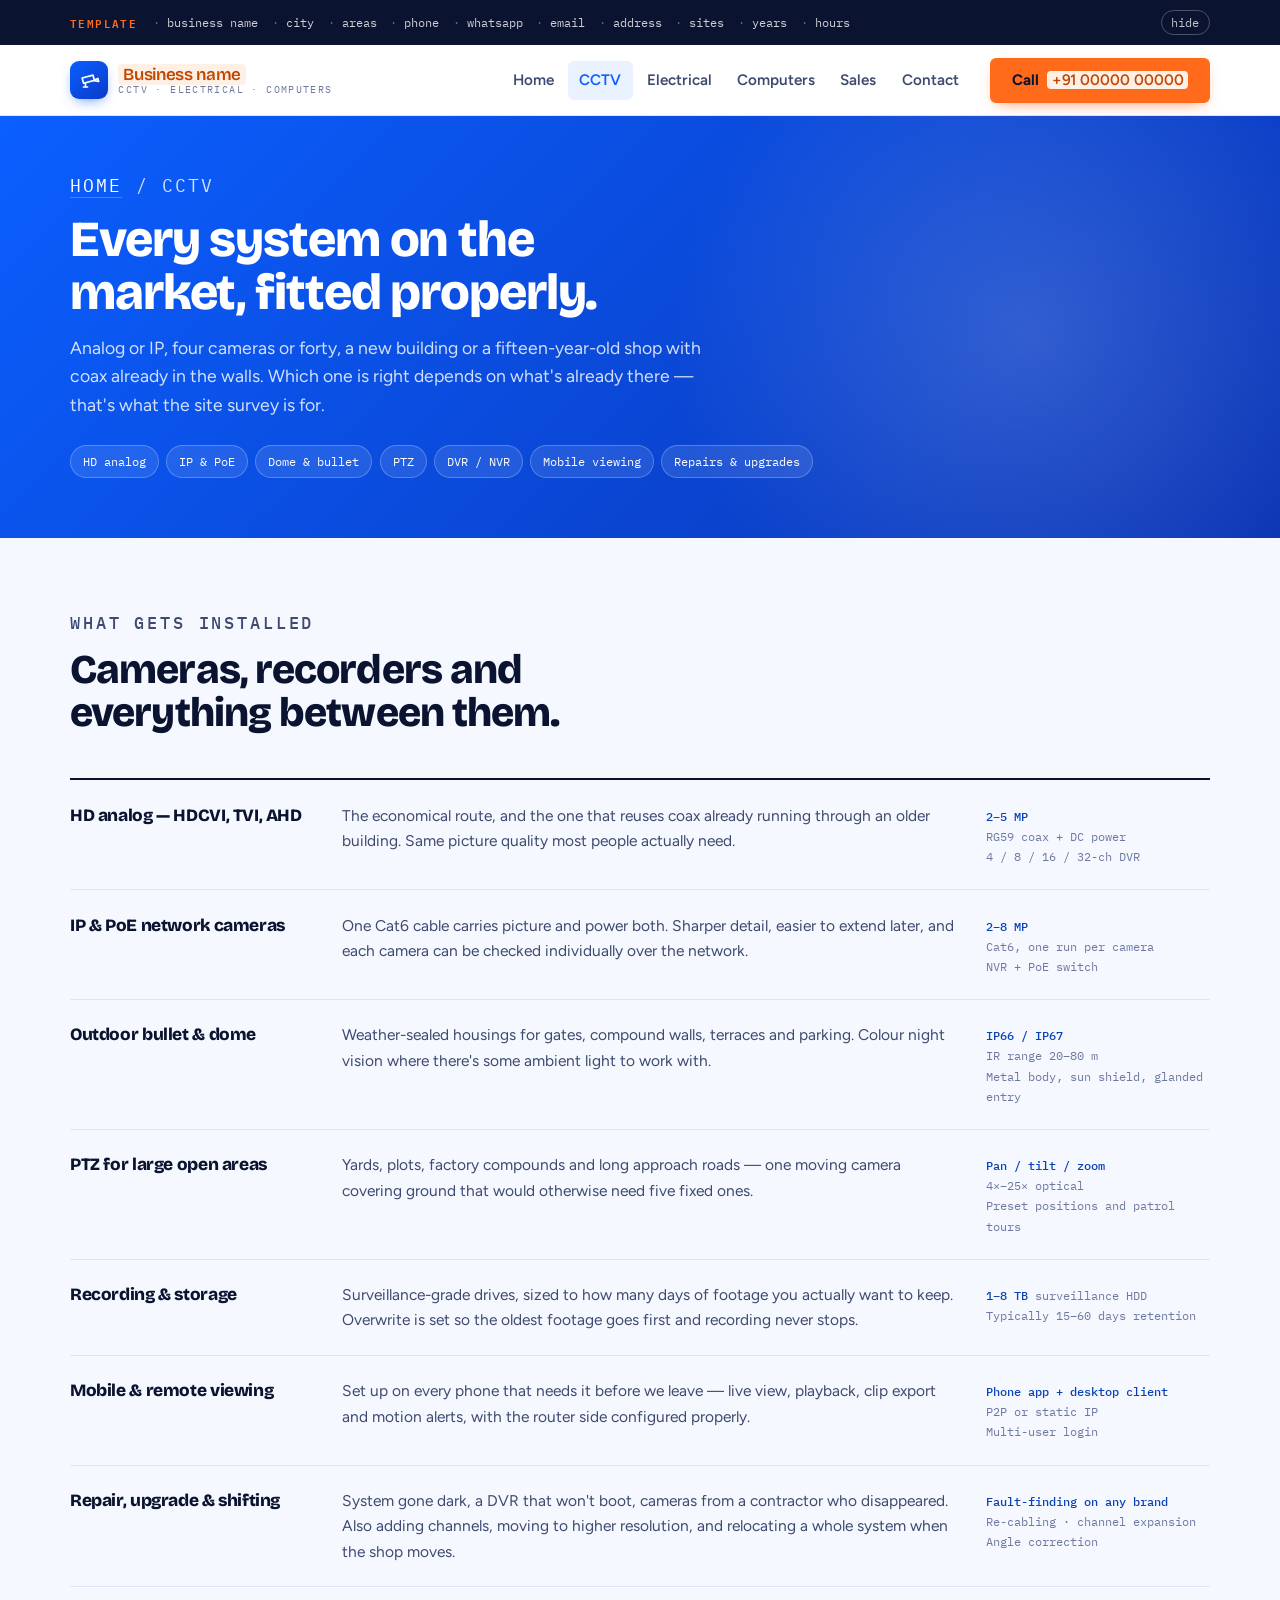
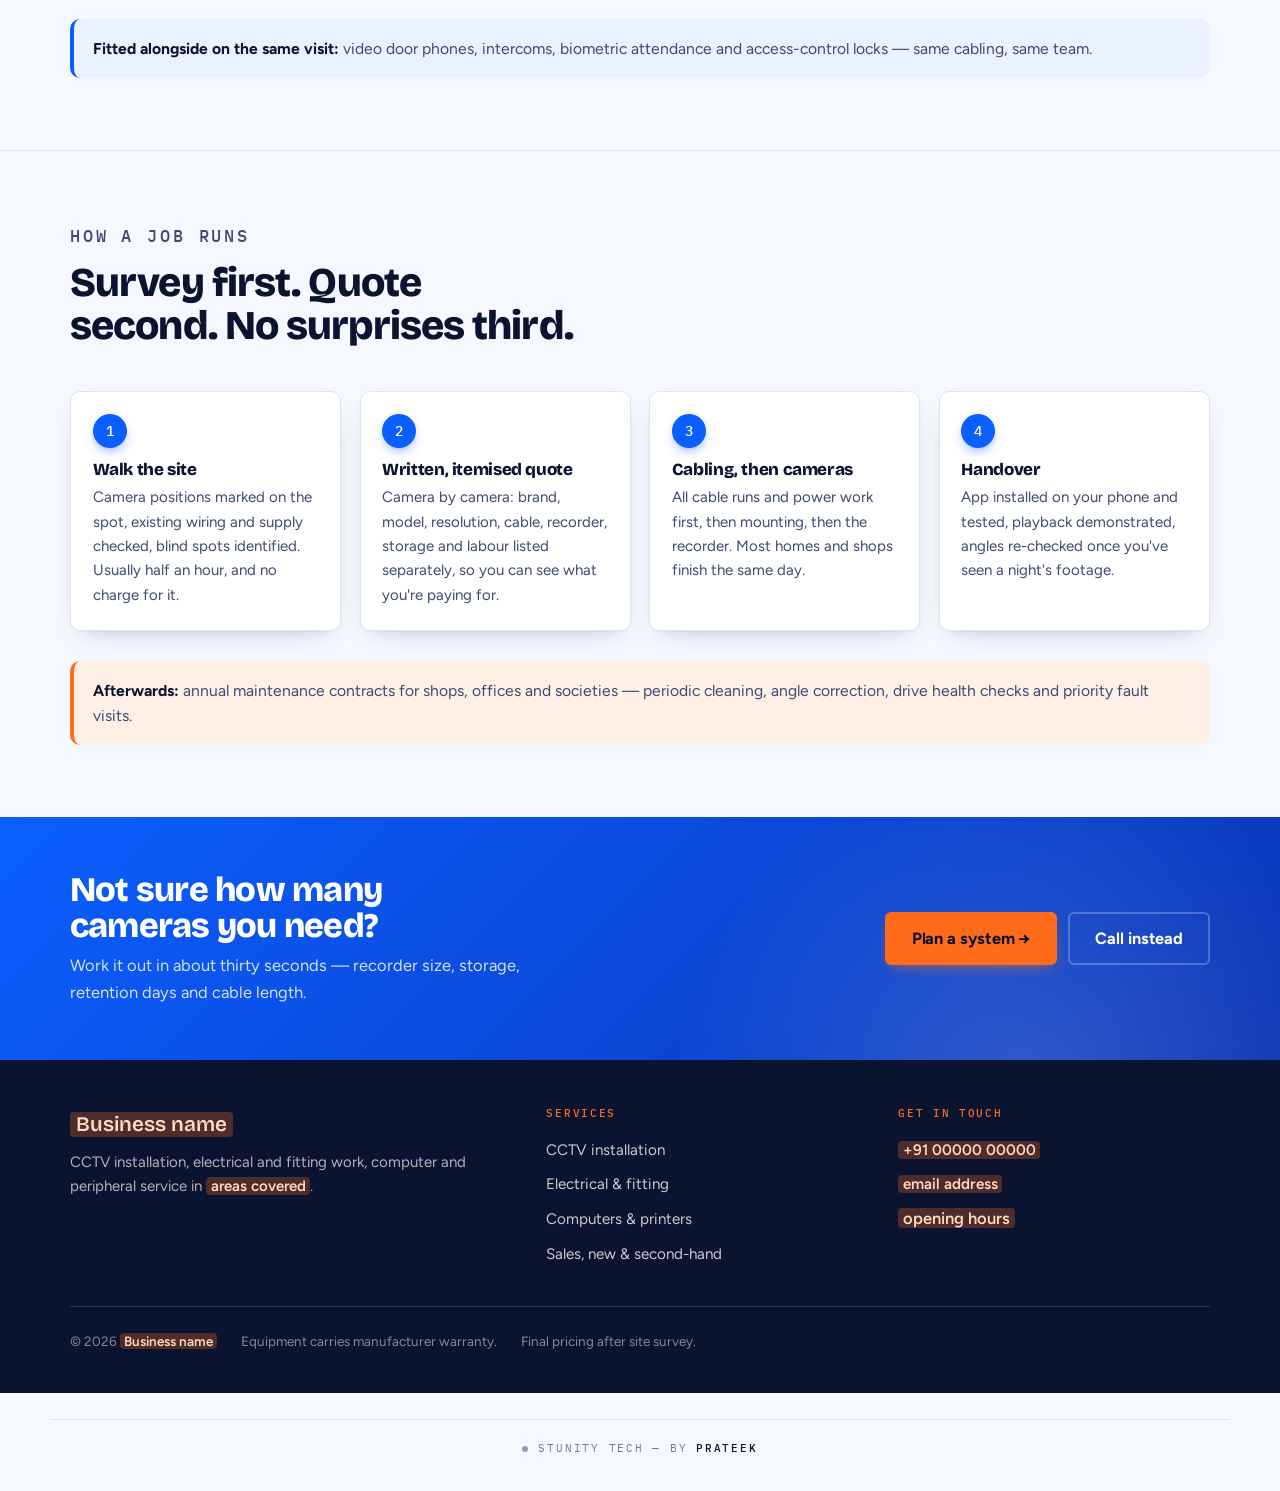
==== commit f2ae7f8b: "Add the Stunity Tech studio credit to every page Sits outside the client's own footer on all seven p" ====
--- a/cctv.html
+++ b/cctv.html
@@ -14,6 +14,38 @@
 <link rel="preconnect" href="https://fonts.gstatic.com" crossorigin>
 <link rel="stylesheet" href="https://fonts.googleapis.com/css2?family=Bricolage+Grotesque:opsz,wdth,wght@12..96,75..100,400..800&family=Figtree:wght@400;500;600;700;800&family=IBM+Plex+Mono:wght@400;500&display=swap">
 <link rel="stylesheet" href="assets/site.css">
+
+<!-- ═══ Stunity Tech — studio credit (screen + print) ═══════════════════
+     Quiet on screen, set apart from the site's own footer text. In print it
+     becomes a running footer: fixed to the page box so it repeats on every
+     sheet, with @page reserving the space so it never lands on the copy.
+     Colour tokens fall back gracefully on sites that don't define them. -->
+<style>
+.stunity-credit{
+  display:flex;align-items:center;justify-content:center;gap:10px;
+  margin:26px auto 34px;padding:20px 16px 0;max-width:1180px;
+  border-top:1px solid var(--line-soft,rgba(128,128,128,.22));
+  font-family:var(--mono,ui-monospace,"Cascadia Mono",Menlo,Consolas,monospace);
+  font-size:11px;letter-spacing:.16em;text-transform:uppercase;line-height:1.5;
+  color:var(--muted,#6b7280);
+}
+.stunity-credit .sc-dot{width:6px;height:6px;border-radius:50%;flex:none;
+  background:var(--shade,currentColor);opacity:.75}
+.stunity-credit b{font-weight:500;color:var(--ink,inherit)}
+.stunity-credit[data-print-only]{display:none}
+@media print{
+  @page{margin-bottom:24mm}
+  html body #stunityCredit.stunity-credit,html body #stunityCredit.stunity-credit[data-print-only]{
+    display:flex!important;position:fixed;left:0;right:0;bottom:-16mm;
+    margin:0;padding:3mm 0 0;max-width:none;
+    border-top:.2mm solid #c9c9c9;background:#fff;color:#5b5b5b;
+    font-size:7.5pt;letter-spacing:.14em;
+    -webkit-print-color-adjust:exact;print-color-adjust:exact;
+  }
+  .stunity-credit b{color:#111}
+  .stunity-credit .sc-dot{background:#8a8a8a}
+}
+</style>
 </head>
 <body>
 
@@ -226,5 +258,7 @@
 
 <script src="assets/config.js"></script>
 <script src="assets/site.js"></script>
+
+<div class="stunity-credit" id="stunityCredit"><span class="sc-dot"></span><span>Stunity Tech — by <b>Prateek</b></span></div>
 </body>
 </html>
--- a/assets/site.css
+++ b/assets/site.css
@@ -33,6 +33,12 @@
   --surface-2:#EFF4FE;
   --line:#DCE4F6;
   --line-strong:#BFCCE8;
+
+  /* Aliases for the Stunity Tech studio credit. These point at tokens that
+     are themselves redefined per theme, so the credit follows light and dark
+     on its own instead of falling back to a fixed grey. */
+  --muted:var(--ink-3);
+  --line-soft:var(--line);
 
   /* Filled colour bands (hero, CTA strips, footer, setup strip) */
   --band-a:#0B5FFF;
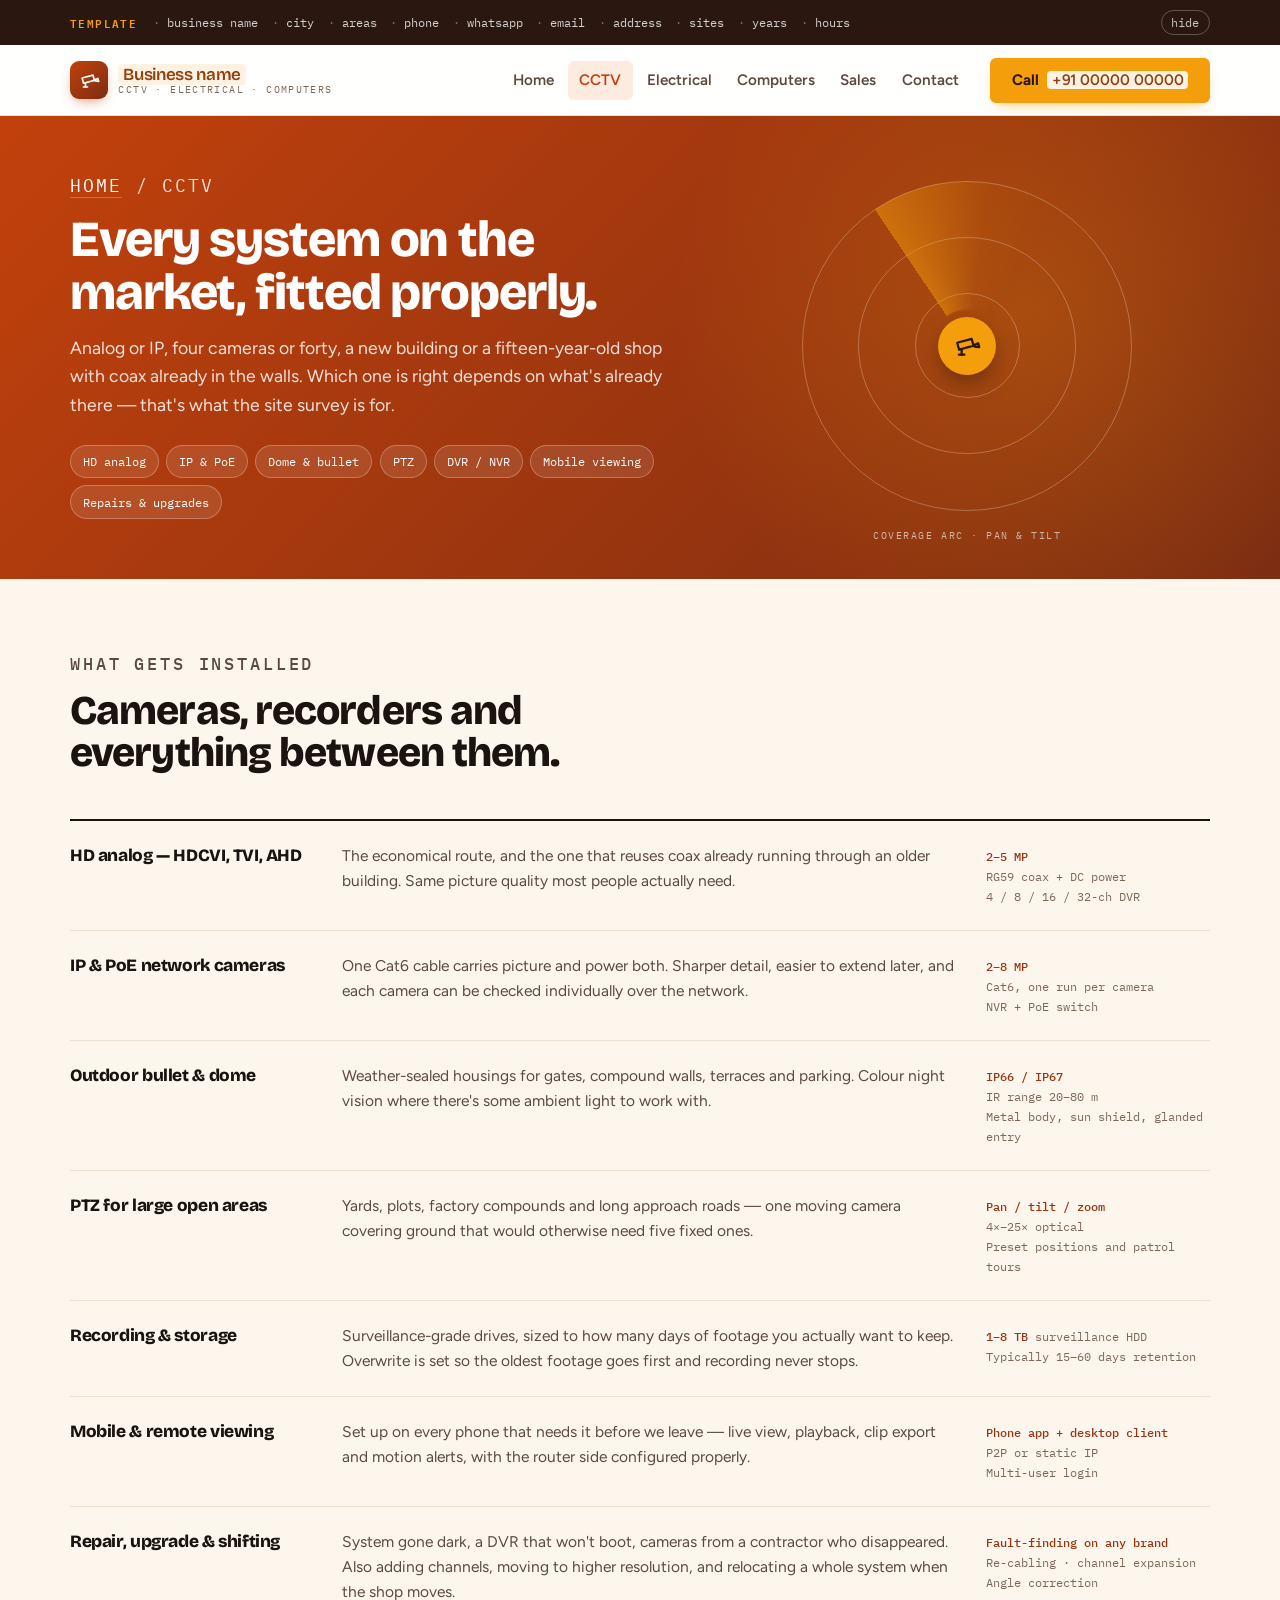
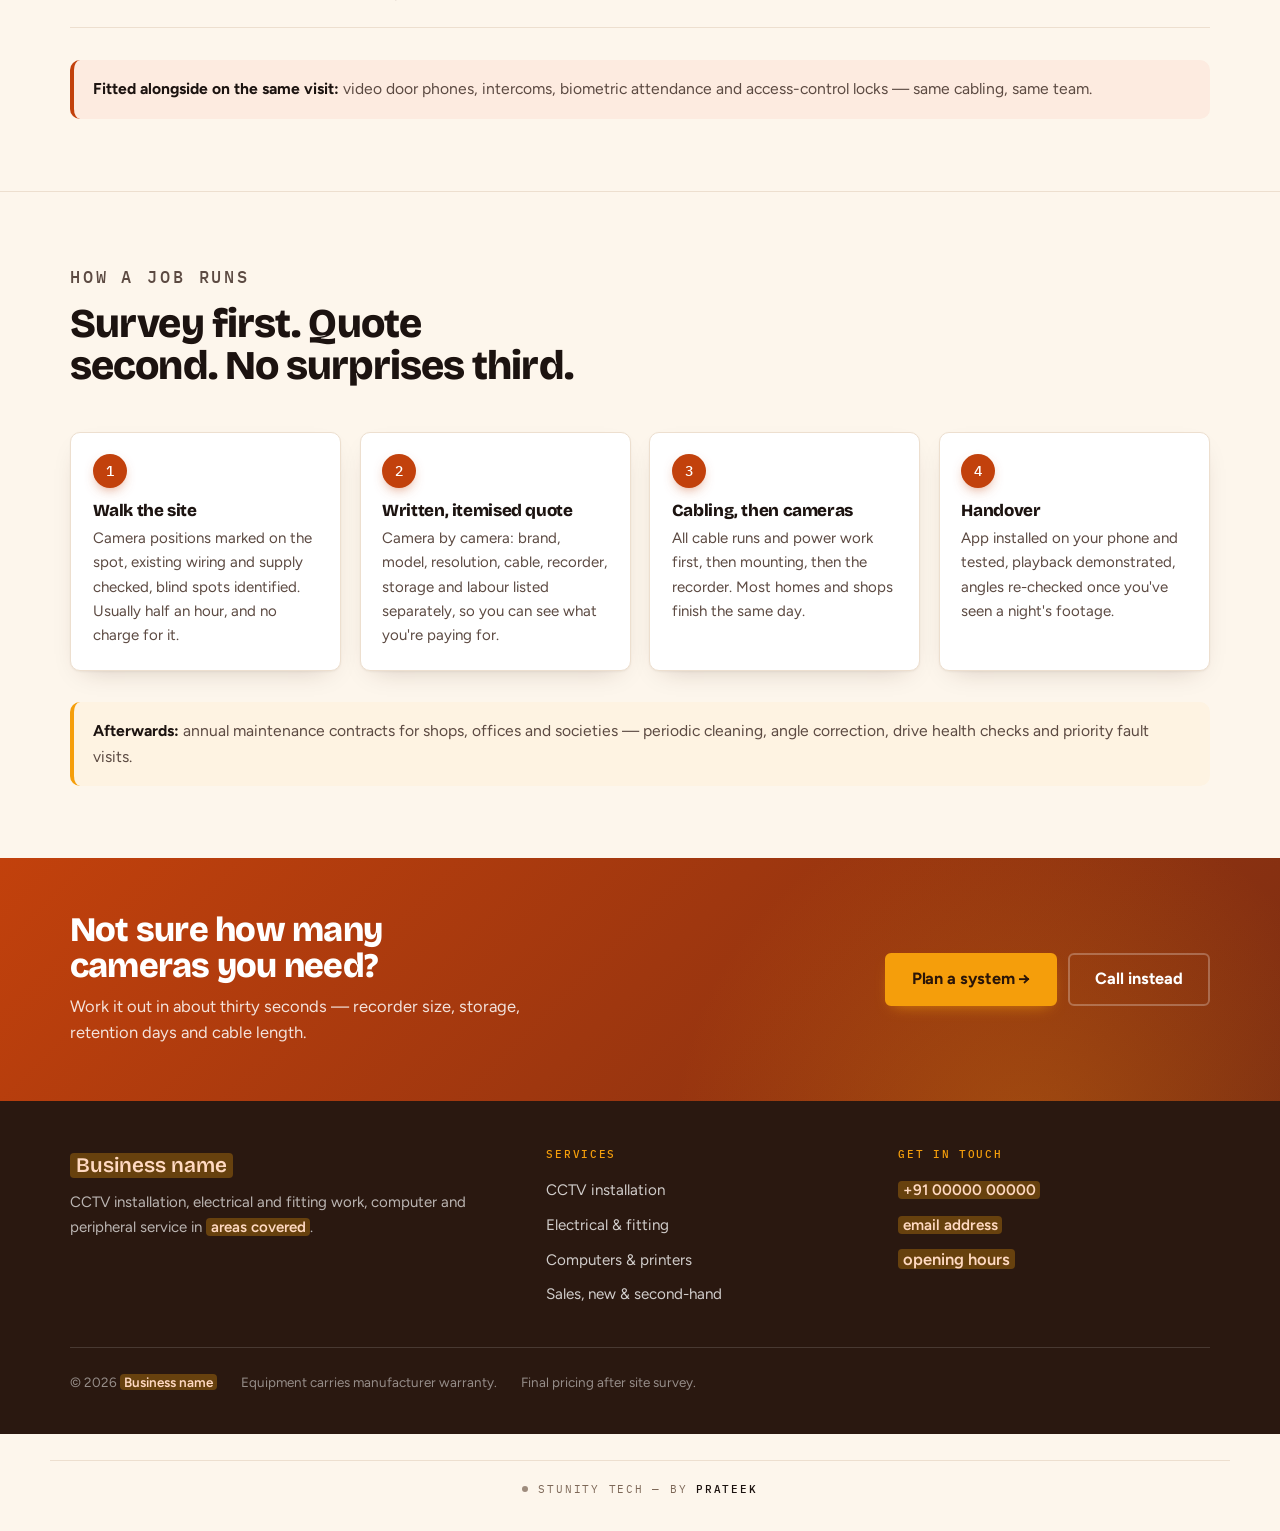
==== commit 773c19d7: "Repaint in Terracotta & Sand and animate the CCTV visuals Swaps the cold blue palette for a warm one" ====
--- a/cctv.html
+++ b/cctv.html
@@ -5,7 +5,7 @@
 <meta name="viewport" content="width=device-width, initial-scale=1">
 <title>CCTV Camera Installation &amp; Repair</title>
 <meta name="description" content="Installation of analog and IP CCTV systems: dome, bullet and PTZ cameras, DVR and NVR recorders, storage sizing, mobile viewing, and repair or upgrade of existing systems.">
-<meta name="theme-color" content="#0B5FFF">
+<meta name="theme-color" content="#C2410C">
 <meta property="og:type" content="website">
 <meta property="og:title" content="CCTV camera installation and repair">
 <meta property="og:description" content="Analog or IP, four cameras or forty. Supply, fitting, recorder, storage and the phone app set up before we leave.">
@@ -89,7 +89,8 @@
 <main>
 
   <section class="band page-hero">
-    <div class="wrap">
+    <div class="wrap hero-split">
+      <div>
       <p class="crumb"><a href="index.html">Home</a> / CCTV</p>
       <h1>Every system on the market, fitted properly.</h1>
       <p>
@@ -103,6 +104,20 @@
         <span class="chip">DVR / NVR</span><span class="chip">Mobile viewing</span>
         <span class="chip">Repairs &amp; upgrades</span>
       </div>
+      </div>
+
+      <!-- Coverage sweep: a camera panning its arc. Drawn in CSS, no images. -->
+      <div class="sweep" aria-hidden="true">
+        <span class="sweep-ring"></span>
+        <span class="sweep-ring r2"></span>
+        <span class="sweep-ring r3"></span>
+        <span class="sweep-pulse"></span>
+        <span class="sweep-pulse p2"></span>
+        <span class="sweep-pulse p3"></span>
+        <span class="sweep-cone"></span>
+        <span class="sweep-cam"><svg viewBox="0 0 24 24" fill="none" stroke="currentColor" stroke-width="1.9" stroke-linecap="round" stroke-linejoin="round"><path d="M3.6 9.2 16 5.9l1.6 5.9L5.2 15.1z"/><path d="m18.2 11.2 3.4-1.6.9 3.4-3.9-.5z"/><path d="M7.4 15.6v3.8"/><path d="M5 19.4h4.8"/></svg></span>
+        <span class="sweep-label">Coverage arc &middot; pan &amp; tilt</span>
+      </div>
     </div>
   </section>
 
--- a/assets/site.css
+++ b/assets/site.css
@@ -12,27 +12,30 @@
 :root{
   color-scheme:light dark;
 
-  --blue:#0B5FFF;
-  --blue-deep:#0A3ACB;
-  --blue-ink:#0842B8;
-  --blue-soft:#EAF1FF;
-
-  --orange:#FF6B1A;
-  --orange-ink:#C24700;
-  --orange-soft:#FFF0E6;
-
-  --green:#00B368;
-  --green-ink:#046B3C;
-  --green-soft:#E4F8EE;
-
-  --ink:#0A1330;
-  --ink-2:#3E4A70;
-  --ink-3:#6E79A0;
-  --paper:#F5F8FE;
+  /* Terracotta — the brand hue. Hero bands, links, active states. */
+  --clay:#C2410C;
+  --clay-deep:#7C2D12;
+  --clay-ink:#9A3412;
+  --clay-soft:#FDEBE0;
+
+  /* Honey — the accent that does the asking. Call buttons, highlights. */
+  --honey:#F59E0B;
+  --honey-ink:#92400E;
+  --honey-soft:#FEF3E2;
+
+  /* Status only — never decorative. */
+  --ok:#15803D;
+  --ok-ink:#14532D;
+  --ok-soft:#E7F5EC;
+
+  --ink:#1C1310;
+  --ink-2:#5C4A42;
+  --ink-3:#7D6858;
+  --paper:#FDF6EC;
   --surface:#FFFFFF;
-  --surface-2:#EFF4FE;
-  --line:#DCE4F6;
-  --line-strong:#BFCCE8;
+  --surface-2:#FAF1E4;
+  --line:#EDDFCF;
+  --line-strong:#DCC7B0;
 
   /* Aliases for the Stunity Tech studio credit. These point at tokens that
      are themselves redefined per theme, so the credit follows light and dark
@@ -41,19 +44,25 @@
   --line-soft:var(--line);
 
   /* Filled colour bands (hero, CTA strips, footer, setup strip) */
-  --band-a:#0B5FFF;
-  --band-b:#0A34B4;
+  --band-a:#C2410C;
+  --band-b:#7C2D12;
   --band-fg:#FFFFFF;
-  --band-fg-2:rgba(255,255,255,.82);
-  --band-fg-3:rgba(255,255,255,.6);
-  --band-line:rgba(255,255,255,.24);
-  --band-glow:rgba(255,255,255,.16);
-
-  /* The camera grid is a screen: it keeps its own colours in both themes. */
-  --feed:#04102E;
-  --feed-2:#071B44;
-  --feed-fg:#CFE0FF;
-  --feed-dim:#7C93C9;
+  --band-fg-2:rgba(255,255,255,.85);
+  --band-fg-3:rgba(255,255,255,.62);
+  --band-line:rgba(255,255,255,.26);
+  --band-glow:rgba(245,158,11,.24);
+  --band-em:#FFD9A8;
+
+  /* Warm dark, used wherever a near-black block is needed. */
+  --umber:#2A1810;
+  --umber-2:#3B2318;
+
+  /* The camera grid is a screen: it keeps its own warm night palette in
+     both themes, the way an IR feed actually looks. */
+  --feed:#150C06;
+  --feed-2:#26150C;
+  --feed-fg:#FFE2BE;
+  --feed-dim:#B08968;
 
   --display:"Bricolage Grotesque","Archivo",-apple-system,"Segoe UI",sans-serif;
   --sans:"Figtree",-apple-system,BlinkMacSystemFont,"Segoe UI",Roboto,sans-serif;
@@ -62,72 +71,79 @@
   --r-sm:6px;
   --r:10px;
   --r-lg:16px;
-  --shadow:0 1px 2px rgba(10,19,48,.05),0 10px 26px -14px rgba(10,19,48,.28);
-  --shadow-lift:0 2px 6px rgba(10,19,48,.07),0 22px 44px -20px rgba(10,19,48,.38);
+  --shadow:0 1px 2px rgba(60,30,15,.05),0 10px 26px -14px rgba(60,30,15,.26);
+  --shadow-lift:0 2px 6px rgba(60,30,15,.08),0 22px 44px -20px rgba(60,30,15,.36);
 }
 
 @media (prefers-color-scheme:dark){
   :root:not([data-theme="light"]){
-    --blue:#5B8CFF;
-    --blue-deep:#3C6FF0;
-    --blue-ink:#93B4FF;
-    --blue-soft:#14224A;
-
-    --orange:#FF8A45;
-    --orange-ink:#FFAE7C;
-    --orange-soft:#33200F;
-
-    --green:#2BD98A;
-    --green-ink:#6BE8AE;
-    --green-soft:#0C2C20;
-
-    --ink:#EAEEFA;
-    --ink-2:#B6C0DD;
-    --ink-3:#8792B7;
-    --paper:#070C1C;
-    --surface:#101833;
-    --surface-2:#162041;
-    --line:#212C51;
-    --line-strong:#33406E;
-
-    --band-a:#0E2A7A;
-    --band-b:#081A4F;
+    --clay:#F97316;
+    --clay-deep:#EA580C;
+    --clay-ink:#FDBA8C;
+    --clay-soft:#3A1C0E;
+
+    --honey:#FBBF24;
+    --honey-ink:#FCD34D;
+    --honey-soft:#3B2A0C;
+
+    --ok:#34D399;
+    --ok-ink:#6EE7B7;
+    --ok-soft:#0F2E22;
+
+    --ink:#F7ECE1;
+    --ink-2:#D3BEAC;
+    --ink-3:#A68B76;
+    --paper:#150D08;
+    --surface:#221610;
+    --surface-2:#2C1D14;
+    --line:#3A2820;
+    --line-strong:#52392C;
+
+    --band-a:#7C2D12;
+    --band-b:#3F1A08;
     --band-fg:#FFFFFF;
-    --band-fg-2:rgba(255,255,255,.78);
-    --band-fg-3:rgba(255,255,255,.55);
-    --band-line:rgba(255,255,255,.18);
-    --band-glow:rgba(91,140,255,.22);
+    --band-fg-2:rgba(255,255,255,.8);
+    --band-fg-3:rgba(255,255,255,.58);
+    --band-line:rgba(255,255,255,.2);
+    --band-glow:rgba(251,191,36,.2);
+    --band-em:#FFD9A8;
+
+    --umber:#2C1D14;
+    --umber-2:#3B2318;
 
     --shadow:0 1px 2px rgba(0,0,0,.5),0 12px 30px -16px rgba(0,0,0,.8);
     --shadow-lift:0 2px 8px rgba(0,0,0,.55),0 26px 50px -22px rgba(0,0,0,.9);
   }
 }
 :root[data-theme="dark"]{
-  --blue:#5B8CFF;
-  --blue-deep:#3C6FF0;
-  --blue-ink:#93B4FF;
-  --blue-soft:#14224A;
-  --orange:#FF8A45;
-  --orange-ink:#FFAE7C;
-  --orange-soft:#33200F;
-  --green:#2BD98A;
-  --green-ink:#6BE8AE;
-  --green-soft:#0C2C20;
-  --ink:#EAEEFA;
-  --ink-2:#B6C0DD;
-  --ink-3:#8792B7;
-  --paper:#070C1C;
-  --surface:#101833;
-  --surface-2:#162041;
-  --line:#212C51;
-  --line-strong:#33406E;
-  --band-a:#0E2A7A;
-  --band-b:#081A4F;
+  --clay:#F97316;
+  --clay-deep:#EA580C;
+  --clay-ink:#FDBA8C;
+  --clay-soft:#3A1C0E;
+  --honey:#FBBF24;
+  --honey-ink:#FCD34D;
+  --honey-soft:#3B2A0C;
+  --ok:#34D399;
+  --ok-ink:#6EE7B7;
+  --ok-soft:#0F2E22;
+  --ink:#F7ECE1;
+  --ink-2:#D3BEAC;
+  --ink-3:#A68B76;
+  --paper:#150D08;
+  --surface:#221610;
+  --surface-2:#2C1D14;
+  --line:#3A2820;
+  --line-strong:#52392C;
+  --band-a:#7C2D12;
+  --band-b:#3F1A08;
   --band-fg:#FFFFFF;
-  --band-fg-2:rgba(255,255,255,.78);
-  --band-fg-3:rgba(255,255,255,.55);
-  --band-line:rgba(255,255,255,.18);
-  --band-glow:rgba(91,140,255,.22);
+  --band-fg-2:rgba(255,255,255,.8);
+  --band-fg-3:rgba(255,255,255,.58);
+  --band-line:rgba(255,255,255,.2);
+  --band-glow:rgba(251,191,36,.2);
+  --band-em:#FFD9A8;
+  --umber:#2C1D14;
+  --umber-2:#3B2318;
   --shadow:0 1px 2px rgba(0,0,0,.5),0 12px 30px -16px rgba(0,0,0,.8);
   --shadow-lift:0 2px 8px rgba(0,0,0,.55),0 26px 50px -22px rgba(0,0,0,.9);
 }
@@ -155,10 +171,10 @@
   margin:0;
 }
 p{margin:0}
-a{color:var(--blue-ink)}
+a{color:var(--clay-ink)}
 img{max-width:100%}
-:focus-visible{outline:3px solid var(--orange);outline-offset:2px;border-radius:3px}
-::selection{background:var(--blue);color:#fff}
+:focus-visible{outline:3px solid var(--honey);outline-offset:2px;border-radius:3px}
+::selection{background:var(--clay);color:#fff}
 
 .wrap{width:min(1140px,100% - 2.5rem);margin-inline:auto}
 .vh{position:absolute;width:1px;height:1px;overflow:hidden;clip-path:inset(50%);white-space:nowrap}
@@ -167,18 +183,18 @@
 
 .eyebrow{
   font-family:var(--mono);font-size:.72rem;font-weight:500;
-  letter-spacing:.17em;text-transform:uppercase;color:var(--blue);margin:0;
-}
-.eyebrow.on-band{color:#9FC0FF}
+  letter-spacing:.17em;text-transform:uppercase;color:var(--clay);margin:0;
+}
+.eyebrow.on-band{color:var(--band-em)}
 .lede{font-size:1.08rem;color:var(--ink-2);max-width:64ch}
 
 /* Values still waiting to be filled into assets/config.js */
 .ph{
-  color:var(--orange-ink);background:var(--orange-soft);
+  color:var(--honey-ink);background:var(--honey-soft);
   padding:0 .3em;border-radius:4px;font-weight:600;
   box-decoration-break:clone;-webkit-box-decoration-break:clone;
 }
-.on-band .ph,.band .ph{color:#FFD9C2;background:rgba(255,107,26,.28)}
+.on-band .ph,.band .ph{color:#FFD9C2;background:rgba(245,158,11,.3)}
 
 /* --------------------------------------------------------------------------
    3. BUTTONS + PILLS
@@ -195,12 +211,12 @@
 .btn-lg{padding:.92rem 1.55rem;font-size:1.02rem}
 
 /* Orange carries dark navy text — white on orange fails contrast. */
-.btn-orange{background:var(--orange);color:#0A1330;border-color:var(--orange);box-shadow:0 6px 16px -8px rgba(255,107,26,.9)}
-.btn-orange:hover{background:#FF7D34;box-shadow:0 12px 24px -10px rgba(255,107,26,.95)}
-.btn-blue{background:var(--blue);color:#fff;border-color:var(--blue);box-shadow:0 6px 16px -8px rgba(11,95,255,.8)}
-.btn-blue:hover{background:var(--blue-deep)}
+.btn-orange{background:var(--honey);color:#2A1508;border-color:var(--honey);box-shadow:0 6px 16px -8px rgba(245,158,11,.85)}
+.btn-orange:hover{background:#FBAF2E;box-shadow:0 12px 24px -10px rgba(245,158,11,.9)}
+.btn-blue{background:var(--clay);color:#fff;border-color:var(--clay);box-shadow:0 6px 16px -8px rgba(194,65,12,.75)}
+.btn-blue:hover{background:var(--clay-deep)}
 .btn-line{background:var(--surface);color:var(--ink);border-color:var(--line-strong)}
-.btn-line:hover{border-color:var(--blue);color:var(--blue-ink)}
+.btn-line:hover{border-color:var(--clay);color:var(--clay-ink)}
 .btn-on-band{background:transparent;color:#fff;border-color:var(--band-line)}
 .btn-on-band:hover{background:rgba(255,255,255,.12);border-color:#fff}
 
@@ -209,24 +225,24 @@
   font-family:var(--mono);font-size:.72rem;letter-spacing:.08em;text-transform:uppercase;
   padding:.34rem .7rem;border-radius:999px;font-weight:500;
 }
-.pill-green{background:var(--green-soft);color:var(--green-ink)}
-.pill-blue{background:var(--blue-soft);color:var(--blue-ink)}
-.pill-orange{background:var(--orange-soft);color:var(--orange-ink)}
+.pill-green{background:var(--ok-soft);color:var(--ok-ink)}
+.pill-blue{background:var(--clay-soft);color:var(--clay-ink)}
+.pill-orange{background:var(--honey-soft);color:var(--honey-ink)}
 .pill-band{background:rgba(255,255,255,.15);color:#fff}
 .dot{width:8px;height:8px;border-radius:50%;background:currentColor;flex:none}
-.dot.live{background:var(--green);box-shadow:0 0 0 0 rgba(0,179,104,.6);animation:pulse 2.4s ease-out infinite}
+.dot.live{background:var(--ok);box-shadow:0 0 0 0 rgba(21,128,61,.6);animation:pulse 2.4s ease-out infinite}
 @keyframes pulse{
-  0%{box-shadow:0 0 0 0 rgba(0,179,104,.55)}
-  70%{box-shadow:0 0 0 8px rgba(0,179,104,0)}
-  100%{box-shadow:0 0 0 0 rgba(0,179,104,0)}
+  0%{box-shadow:0 0 0 0 rgba(21,128,61,.55)}
+  70%{box-shadow:0 0 0 8px rgba(21,128,61,0)}
+  100%{box-shadow:0 0 0 0 rgba(21,128,61,0)}
 }
 
 /* --------------------------------------------------------------------------
    4. SETUP STRIP  (delete once assets/config.js is filled in)
    -------------------------------------------------------------------------- */
-#setup{background:#0A1330;color:#fff;font-family:var(--mono);font-size:.76rem}
+#setup{background:var(--umber);color:#fff;font-family:var(--mono);font-size:.76rem}
 #setup .wrap{display:flex;flex-wrap:wrap;align-items:center;gap:.45rem 1rem;padding:.62rem 0}
-#setup b{color:var(--orange);font-weight:600;letter-spacing:.13em;text-transform:uppercase;font-size:.68rem}
+#setup b{color:var(--honey);font-weight:600;letter-spacing:.13em;text-transform:uppercase;font-size:.68rem}
 #setup ul{display:flex;flex-wrap:wrap;gap:.3rem .85rem;list-style:none;margin:0;padding:0;opacity:.8}
 #setup li::before{content:"· ";opacity:.45}
 #setup button{
@@ -248,8 +264,8 @@
 .brand{display:flex;align-items:center;gap:.65rem;text-decoration:none;color:inherit;min-width:0}
 .brand .mark{
   width:38px;height:38px;border-radius:9px;flex:none;
-  background:linear-gradient(140deg,var(--blue),var(--blue-deep));
-  display:grid;place-items:center;box-shadow:0 5px 14px -6px rgba(11,95,255,.85);
+  background:linear-gradient(140deg,var(--clay),var(--clay-deep));
+  display:grid;place-items:center;box-shadow:0 5px 14px -6px rgba(194,65,12,.8);
 }
 .brand .mark svg{width:21px;height:21px;display:block}
 .brand .txt{display:flex;flex-direction:column;line-height:1.15;min-width:0}
@@ -261,8 +277,8 @@
   font-size:.95rem;font-weight:600;text-decoration:none;color:var(--ink-2);
   padding:.45rem .72rem;border-radius:var(--r-sm);
 }
-nav.main a:hover{color:var(--blue-ink);background:var(--blue-soft)}
-nav.main a[aria-current="page"]{color:var(--blue);background:var(--blue-soft)}
+nav.main a:hover{color:var(--clay-ink);background:var(--clay-soft)}
+nav.main a[aria-current="page"]{color:var(--clay);background:var(--clay-soft)}
 header.site .btn{flex:none}
 @media (max-width:1080px){nav.main a{padding:.45rem .55rem;font-size:.9rem}}
 @media (max-width:920px){
@@ -320,7 +336,7 @@
 .home-hero{padding:3.75rem 0 4rem}
 .home-hero .grid{display:grid;grid-template-columns:minmax(0,1.05fr) minmax(0,1fr);gap:3rem;align-items:center}
 .home-hero h1{font-size:clamp(2.4rem,5.3vw,3.9rem);margin:1.1rem 0 1.15rem;letter-spacing:-.032em}
-.home-hero h1 em{font-style:normal;color:#FFC7A3}
+.home-hero h1 em{font-style:normal;color:var(--band-em)}
 .home-hero .lede{color:var(--band-fg-2);font-size:1.14rem;max-width:52ch}
 .home-hero .cta{display:flex;flex-wrap:wrap;gap:.7rem;margin-top:2rem}
 @media (max-width:940px){
@@ -349,24 +365,24 @@
 .tile{position:relative;aspect-ratio:4/3;overflow:hidden;border-radius:7px;background:var(--feed-2)}
 .tile::before{content:"";position:absolute;inset:0}
 .tile::after{content:"";position:absolute;inset:0;
-  background:radial-gradient(125% 95% at 50% 40%,transparent 32%,rgba(2,8,26,.68) 100%)}
-.t1::before{background:radial-gradient(58% 42% at 50% 92%,rgba(150,200,255,.42),transparent 72%),
-  linear-gradient(#0A2050,#04102E 72%)}
-.t2::before{background:repeating-linear-gradient(90deg,rgba(180,215,255,.11) 0 3px,transparent 3px 13px),
-  radial-gradient(72% 58% at 62% 26%,rgba(255,190,120,.30),transparent 70%),linear-gradient(#0B1F4A,#050F2C)}
+  background:radial-gradient(125% 95% at 50% 40%,transparent 32%,rgba(12,6,2,.7) 100%)}
+.t1::before{background:radial-gradient(58% 42% at 50% 92%,rgba(255,205,140,.45),transparent 72%),
+  linear-gradient(#2A1409,#150C06 72%)}
+.t2::before{background:repeating-linear-gradient(90deg,rgba(255,215,170,.12) 0 3px,transparent 3px 13px),
+  radial-gradient(72% 58% at 62% 26%,rgba(255,190,120,.30),transparent 70%),linear-gradient(#2E180C,#180D06)}
 .t3::before{background:radial-gradient(27% 35% at 22% 20%,rgba(255,225,160,.45),transparent 70%),
-  linear-gradient(200deg,rgba(120,180,255,.18),transparent 55%),linear-gradient(#07173C,#040D24)}
-.t4::before{background:linear-gradient(to top,rgba(140,190,255,.2) 0 1px,transparent 1px 100%) bottom/100% 34%,
-  repeating-linear-gradient(78deg,rgba(140,190,255,.09) 0 1px,transparent 1px 26px),linear-gradient(#0A1E48,#050F2C)}
+  linear-gradient(200deg,rgba(255,170,90,.18),transparent 55%),linear-gradient(#241207,#130A04)}
+.t4::before{background:linear-gradient(to top,rgba(255,190,120,.22) 0 1px,transparent 1px 100%) bottom/100% 34%,
+  repeating-linear-gradient(78deg,rgba(255,190,120,.1) 0 1px,transparent 1px 26px),linear-gradient(#2B1710,#180D06)}
 .tile .hud{position:absolute;inset:0;z-index:2;font-family:var(--mono);font-size:.6rem;
   letter-spacing:.1em;text-transform:uppercase;color:var(--feed-fg)}
 .tile .id{position:absolute;top:8px;left:9px;text-shadow:0 1px 4px rgba(0,0,0,.95)}
 .tile .res{position:absolute;top:8px;right:9px;color:var(--feed-dim)}
 .tile .ts{position:absolute;bottom:7px;left:9px;color:var(--feed-dim);font-variant-numeric:tabular-nums;
   text-shadow:0 1px 4px rgba(0,0,0,.95)}
-.tile .flag{position:absolute;bottom:7px;right:9px;color:#5EE7A6}
+.tile .flag{position:absolute;bottom:7px;right:9px;color:#FFC46B}
 .scan{position:absolute;left:0;right:0;height:40%;z-index:1;pointer-events:none;
-  background:linear-gradient(transparent,rgba(150,200,255,.09),transparent);
+  background:linear-gradient(transparent,rgba(255,200,130,.1),transparent);
   animation:scan 7.5s linear infinite}
 @keyframes scan{from{transform:translateY(-110%)}to{transform:translateY(360%)}}
 .wall-foot{padding:.65rem .3rem .1rem;font-family:var(--mono);font-size:.65rem;
@@ -399,9 +415,9 @@
   color:var(--c);font-weight:500;display:flex;align-items:center;gap:.4rem}
 .door:hover .go .arw{transform:translateX(4px)}
 .door .arw{transition:transform .16s ease}
-.door.c-blue{--c:var(--blue);--c-soft:var(--blue-soft)}
-.door.c-orange{--c:var(--orange);--c-soft:var(--orange-soft)}
-.door.c-green{--c:var(--green);--c-soft:var(--green-soft)}
+.door.c-blue{--c:var(--clay);--c-soft:var(--clay-soft)}
+.door.c-orange{--c:var(--honey);--c-soft:var(--honey-soft)}
+.door.c-green{--c:var(--ok);--c-soft:var(--ok-soft)}
 .door .tags{display:flex;flex-wrap:wrap;gap:.3rem;margin-top:.15rem}
 .door .tags span{font-family:var(--mono);font-size:.7rem;color:var(--ink-3);
   border:1px solid var(--line);border-radius:999px;padding:.15rem .55rem}
@@ -419,9 +435,9 @@
 .card h3{font-size:1.12rem;margin-bottom:.45rem}
 .card p{color:var(--ink-2);font-size:.96rem}
 .card .spec{display:block;margin-top:.85rem;font-family:var(--mono);font-size:.75rem;
-  color:var(--blue-ink);background:var(--blue-soft);border-radius:var(--r-sm);
+  color:var(--clay-ink);background:var(--clay-soft);border-radius:var(--r-sm);
   padding:.5rem .7rem;line-height:1.55}
-.card .num{font-family:var(--mono);font-size:.75rem;letter-spacing:.12em;color:var(--orange);
+.card .num{font-family:var(--mono);font-size:.75rem;letter-spacing:.12em;color:var(--honey);
   display:block;margin-bottom:.6rem;font-weight:500}
 
 /* Checklist — used for the electrical and computer service lists */
@@ -429,7 +445,7 @@
 .checks li{display:grid;grid-template-columns:1.7rem 1fr;gap:.75rem;padding:.95rem 0;
   border-bottom:1px solid var(--line);align-items:start}
 .checks li:first-child{border-top:1px solid var(--line)}
-.checks .tick{width:22px;height:22px;border-radius:50%;background:var(--green-soft);color:var(--green-ink);
+.checks .tick{width:22px;height:22px;border-radius:50%;background:var(--ok-soft);color:var(--ok-ink);
   display:grid;place-items:center;margin-top:.15rem}
 .checks .tick svg{width:12px;height:12px}
 .checks b{font-weight:700;display:block;font-size:1rem}
@@ -439,12 +455,12 @@
 .split{display:grid;grid-template-columns:minmax(0,1fr) minmax(0,.92fr);gap:3rem;align-items:start}
 @media (max-width:900px){.split{grid-template-columns:1fr;gap:2rem}}
 .panel{background:var(--surface);border:1px solid var(--line);border-radius:var(--r-lg);
-  padding:1.7rem 1.75rem;box-shadow:var(--shadow);border-top:5px solid var(--orange)}
+  padding:1.7rem 1.75rem;box-shadow:var(--shadow);border-top:5px solid var(--honey)}
 .panel h3{font-size:1.25rem;margin-bottom:.6rem}
 .panel p{color:var(--ink-2);font-size:.98rem}
 .panel p+p{margin-top:.75rem}
 .panel .kicker{display:block;margin-top:1.15rem;font-family:var(--mono);font-size:.73rem;
-  letter-spacing:.1em;text-transform:uppercase;color:var(--orange-ink);font-weight:500}
+  letter-spacing:.1em;text-transform:uppercase;color:var(--honey-ink);font-weight:500}
 
 /* Numbered process track */
 .steps{display:grid;grid-template-columns:repeat(4,1fr);gap:1.15rem;list-style:none;margin:0;padding:0}
@@ -453,8 +469,8 @@
 .steps li{background:var(--surface);border:1px solid var(--line);border-radius:var(--r);
   padding:1.35rem 1.35rem 1.4rem;position:relative;box-shadow:var(--shadow)}
 .steps .n{display:inline-grid;place-items:center;width:34px;height:34px;border-radius:50%;
-  background:var(--blue);color:#fff;font-family:var(--mono);font-size:.85rem;font-weight:500;
-  margin-bottom:.85rem;box-shadow:0 5px 14px -6px rgba(11,95,255,.9)}
+  background:var(--clay);color:#fff;font-family:var(--mono);font-size:.85rem;font-weight:500;
+  margin-bottom:.85rem;box-shadow:0 5px 14px -6px rgba(194,65,12,.8)}
 .steps h3{font-size:1.06rem;margin-bottom:.4rem}
 .steps p{font-size:.94rem;color:var(--ink-2)}
 
@@ -465,7 +481,7 @@
 .spec-row h3{font-size:1.08rem}
 .spec-row p{color:var(--ink-2);font-size:.97rem}
 .spec-row .sp{font-family:var(--mono);font-size:.76rem;line-height:1.65;color:var(--ink-3)}
-.spec-row .sp b{color:var(--blue-ink);font-weight:500}
+.spec-row .sp b{color:var(--clay-ink);font-weight:500}
 @media (max-width:900px){
   .spec-row{grid-template-columns:1fr;gap:.45rem;padding:1.25rem 0}
 }
@@ -477,10 +493,10 @@
 .band .chip{border-color:var(--band-line);color:#fff;background:rgba(255,255,255,.1)}
 
 /* Note strip */
-.note{display:block;background:var(--blue-soft);
+.note{display:block;background:var(--clay-soft);
   border-radius:var(--r);padding:1.05rem 1.2rem;font-size:.98rem;color:var(--ink-2);
-  border-left:4px solid var(--blue)}
-.note.warm{background:var(--orange-soft);border-left-color:var(--orange)}
+  border-left:4px solid var(--clay)}
+.note.warm{background:var(--honey-soft);border-left-color:var(--honey)}
 .note b{color:var(--ink)}
 
 /* CTA band at the foot of every page */
@@ -502,13 +518,13 @@
 .seg label{font-size:.92rem;font-weight:600;padding:.55rem 1rem;cursor:pointer;
   border:2px solid var(--line-strong);border-radius:999px;background:var(--surface);color:var(--ink-2);
   transition:all .14s ease}
-.seg label:hover{border-color:var(--blue);color:var(--blue-ink)}
-.seg label:has(input:checked){background:var(--blue);border-color:var(--blue);color:#fff}
-.seg label:has(:focus-visible){outline:3px solid var(--orange);outline-offset:2px}
+.seg label:hover{border-color:var(--clay);color:var(--clay-ink)}
+.seg label:has(input:checked){background:var(--clay);border-color:var(--clay);color:#fff}
+.seg label:has(:focus-visible){outline:3px solid var(--honey);outline-offset:2px}
 .count{display:flex;align-items:center;gap:1.1rem}
-.count input[type=range]{flex:1;accent-color:var(--orange);min-width:0;height:24px}
+.count input[type=range]{flex:1;accent-color:var(--honey);min-width:0;height:24px}
 .count output{font-family:var(--display);font-weight:800;font-size:2rem;
-  font-variant-numeric:tabular-nums;min-width:2.6ch;text-align:right;color:var(--blue)}
+  font-variant-numeric:tabular-nums;min-width:2.6ch;text-align:right;color:var(--clay)}
 .count .u{font-family:var(--mono);font-size:.72rem;color:var(--ink-3);letter-spacing:.1em;text-transform:uppercase}
 
 .sheet{background:var(--surface);border:1px solid var(--line);border-radius:var(--r-lg);
@@ -523,7 +539,7 @@
 .sheet dt{font-family:var(--mono);font-size:.73rem;letter-spacing:.09em;text-transform:uppercase;color:var(--ink-3)}
 .sheet dd{margin:0;font-family:var(--mono);font-size:.88rem;text-align:right;color:var(--ink);
   font-variant-numeric:tabular-nums;font-weight:500}
-.sheet dd b{color:var(--orange-ink);font-weight:600}
+.sheet dd b{color:var(--honey-ink);font-weight:600}
 .sheet .disc{font-size:.82rem;color:var(--ink-3);line-height:1.55;padding:.9rem 1.25rem;
   border-top:1px solid var(--line);background:var(--surface-2)}
 .sheet .foot{padding:1.1rem 1.25rem;display:grid;gap:.6rem;border-top:1px solid var(--line)}
@@ -533,38 +549,127 @@
 .reach a{display:flex;align-items:center;gap:1rem;text-decoration:none;color:inherit;
   background:var(--surface);border:1px solid var(--line);border-radius:var(--r);
   padding:1rem 1.2rem;box-shadow:var(--shadow);transition:transform .14s ease,border-color .16s ease}
-.reach a:hover{transform:translateX(4px);border-color:var(--blue)}
+.reach a:hover{transform:translateX(4px);border-color:var(--clay)}
 .reach .ic{width:42px;height:42px;border-radius:11px;display:grid;place-items:center;flex:none;
   background:var(--c-soft);color:var(--c)}
 .reach .ic svg{width:21px;height:21px}
 .reach .k{font-family:var(--mono);font-size:.68rem;letter-spacing:.12em;text-transform:uppercase;color:var(--ink-3);display:block}
 .reach .v{font-weight:700;font-size:1.05rem}
-.reach a.c-green{--c:var(--green);--c-soft:var(--green-soft)}
-.reach a.c-blue{--c:var(--blue);--c-soft:var(--blue-soft)}
-.reach a.c-orange{--c:var(--orange);--c-soft:var(--orange-soft)}
+.reach a.c-green{--c:var(--ok);--c-soft:var(--ok-soft)}
+.reach a.c-blue{--c:var(--clay);--c-soft:var(--clay-soft)}
+.reach a.c-orange{--c:var(--honey);--c-soft:var(--honey-soft)}
 
 .tell{counter-reset:t;list-style:none;margin:0;padding:0;display:grid;gap:.85rem}
 .tell li{counter-increment:t;display:grid;grid-template-columns:2.1rem 1fr;font-size:1rem;color:var(--ink-2)}
 .tell li::before{content:counter(t,decimal-leading-zero);font-family:var(--mono);font-size:.78rem;
-  color:var(--orange);font-weight:500;padding-top:.22em}
+  color:var(--honey);font-weight:500;padding-top:.22em}
 
 /* --------------------------------------------------------------------------
    11. FOOTER + TOAST
    -------------------------------------------------------------------------- */
-footer.site{background:#0A1330;color:#fff;padding:3rem 0 2.5rem;margin-top:0}
+footer.site{background:var(--umber);color:#fff;padding:3rem 0 2.5rem;margin-top:0}
 footer.site .cols{display:grid;grid-template-columns:1.4fr 1fr 1fr;gap:2.5rem}
 @media (max-width:760px){footer.site .cols{grid-template-columns:1fr;gap:2rem}}
 footer.site h4{font-family:var(--mono);font-size:.7rem;font-weight:500;letter-spacing:.15em;
-  text-transform:uppercase;color:var(--orange);margin-bottom:1rem}
+  text-transform:uppercase;color:var(--honey);margin-bottom:1rem}
 footer.site .nm{font-family:var(--display);font-weight:800;font-size:1.3rem;display:block;margin-bottom:.5rem}
 footer.site p{color:rgba(255,255,255,.68);font-size:.94rem}
 footer.site ul{list-style:none;margin:0;padding:0;display:grid;gap:.5rem}
 footer.site a{color:rgba(255,255,255,.78);text-decoration:none;font-size:.95rem}
 footer.site a:hover{color:#fff;text-decoration:underline}
-footer.site .ph{color:#FFD9C2;background:rgba(255,107,26,.28)}
+footer.site .ph{color:#FFD9C2;background:rgba(245,158,11,.3)}
 footer.site .fine{margin-top:2.5rem;padding-top:1.5rem;border-top:1px solid rgba(255,255,255,.14);
   font-size:.84rem;color:rgba(255,255,255,.5);display:flex;flex-wrap:wrap;gap:.6rem 1.5rem}
 
 .toast{position:fixed;left:50%;bottom:1.6rem;transform:translateX(-50%);z-index:90;
-  background:#0A1330;color:#fff;font-family:var(--mono);font-size:.8rem;
+  background:var(--umber);color:#fff;font-family:var(--mono);font-size:.8rem;
   padding:.7rem 1.2rem;border-radius:999px;box-shadow:var(--shadow-lift)}
+
+/* --------------------------------------------------------------------------
+   12. CCTV ANIMATIONS
+   Motion is used only where it says something true about surveillance:
+   a channel cycling, a motion box locking on, a camera sweeping its arc.
+   Everything here is switched off under prefers-reduced-motion.
+   -------------------------------------------------------------------------- */
+
+/* Channel cycling — the wall steps through its cameras, one at a time. */
+.tile .edge{
+  position:absolute;inset:0;z-index:3;pointer-events:none;border-radius:7px;
+  box-shadow:inset 0 0 0 0 rgba(245,158,11,0);
+  animation:cyc 12s linear infinite;animation-delay:var(--cyc,0s);
+}
+@keyframes cyc{
+  0%,2%{box-shadow:inset 0 0 0 2px var(--honey)}
+  22%{box-shadow:inset 0 0 0 2px var(--honey)}
+  26%,100%{box-shadow:inset 0 0 0 0 rgba(245,158,11,0)}
+}
+
+/* Motion detection — a box that finds something, tracks it, then lets go. */
+.tile .motion{
+  position:absolute;z-index:4;left:16%;top:34%;width:26%;height:42%;
+  border:1.5px solid var(--honey);border-radius:2px;opacity:0;
+  box-shadow:0 0 0 1px rgba(0,0,0,.5),0 0 14px rgba(245,158,11,.45);
+  animation:motion 9s ease-in-out infinite;
+}
+.tile .motion::after{
+  content:"Motion";position:absolute;top:-12px;left:-1px;
+  font-family:var(--mono);font-size:.5rem;letter-spacing:.14em;text-transform:uppercase;
+  color:var(--honey);text-shadow:0 1px 3px rgba(0,0,0,.95);
+}
+@keyframes motion{
+  0%,10%{opacity:0;transform:translate(0,0) scale(.9)}
+  16%{opacity:1;transform:translate(0,0) scale(1)}
+  44%{opacity:1;transform:translate(48%,6%) scale(1.05)}
+  66%{opacity:1;transform:translate(96%,1%) scale(1)}
+  76%,100%{opacity:0;transform:translate(120%,0) scale(.95)}
+}
+
+/* Coverage sweep — a camera panning its arc, with detection rings. */
+.sweep{position:relative;width:min(330px,80%);aspect-ratio:1;margin:0 auto}
+.sweep-ring{position:absolute;inset:0;border-radius:50%;border:1px solid var(--band-line)}
+.sweep-ring.r2{inset:17%}
+.sweep-ring.r3{inset:34%}
+.sweep-cone{
+  position:absolute;inset:0;border-radius:50%;transform-origin:50% 50%;
+  background:conic-gradient(from -34deg,rgba(245,158,11,.5),rgba(245,158,11,.06) 42deg,transparent 68deg);
+  -webkit-mask:radial-gradient(circle,transparent 15%,#000 16%);
+  mask:radial-gradient(circle,transparent 15%,#000 16%);
+  animation:sweep 7s cubic-bezier(.45,0,.55,1) infinite alternate;
+}
+@keyframes sweep{from{transform:rotate(-56deg)}to{transform:rotate(56deg)}}
+.sweep-pulse{
+  position:absolute;inset:0;border-radius:50%;border:1px solid var(--honey);
+  opacity:0;animation:pulseOut 7s ease-out infinite;
+}
+.sweep-pulse.p2{animation-delay:2.3s}
+.sweep-pulse.p3{animation-delay:4.6s}
+@keyframes pulseOut{
+  0%{transform:scale(.16);opacity:.75}
+  70%{opacity:0}
+  100%{transform:scale(1);opacity:0}
+}
+.sweep-cam{
+  position:absolute;left:50%;top:50%;transform:translate(-50%,-50%);
+  width:58px;height:58px;border-radius:50%;display:grid;place-items:center;
+  background:var(--honey);color:#2A1508;box-shadow:0 10px 26px -8px rgba(0,0,0,.55);
+}
+.sweep-cam svg{width:28px;height:28px}
+.sweep-label{
+  position:absolute;left:50%;bottom:-2.1rem;transform:translateX(-50%);white-space:nowrap;
+  font-family:var(--mono);font-size:.63rem;letter-spacing:.15em;text-transform:uppercase;
+  color:var(--band-fg-3);
+}
+
+/* Hero on the CCTV page splits to make room for the sweep. */
+.hero-split{display:grid;grid-template-columns:minmax(0,1.25fr) minmax(0,1fr);
+  gap:3rem;align-items:center}
+@media (max-width:900px){
+  .hero-split{grid-template-columns:1fr;gap:3.5rem}
+  .sweep{width:min(260px,70%)}
+}
+
+@media (prefers-reduced-motion:reduce){
+  .tile .edge,.tile .motion,.sweep-cone,.sweep-pulse{animation:none}
+  .tile .motion{opacity:1;transform:translate(48%,6%)}
+  .sweep-cone{transform:rotate(0deg)}
+}
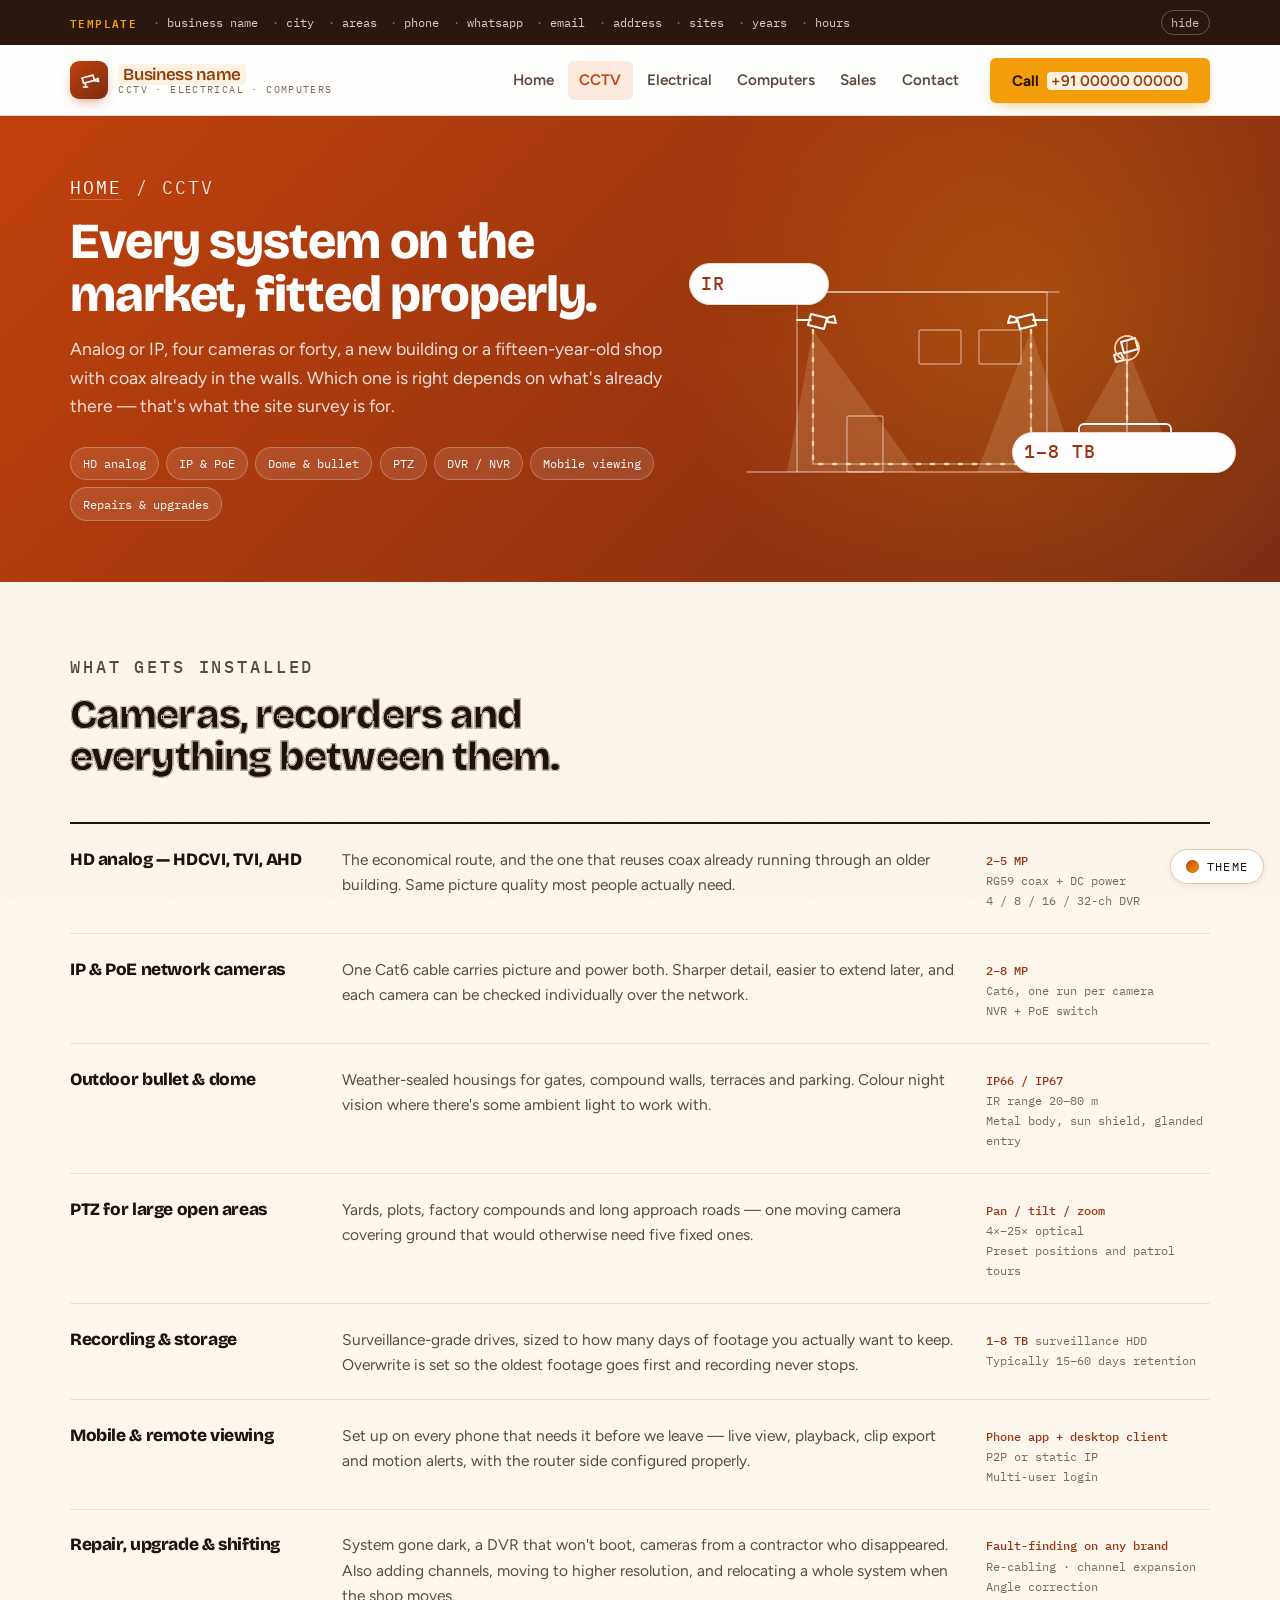
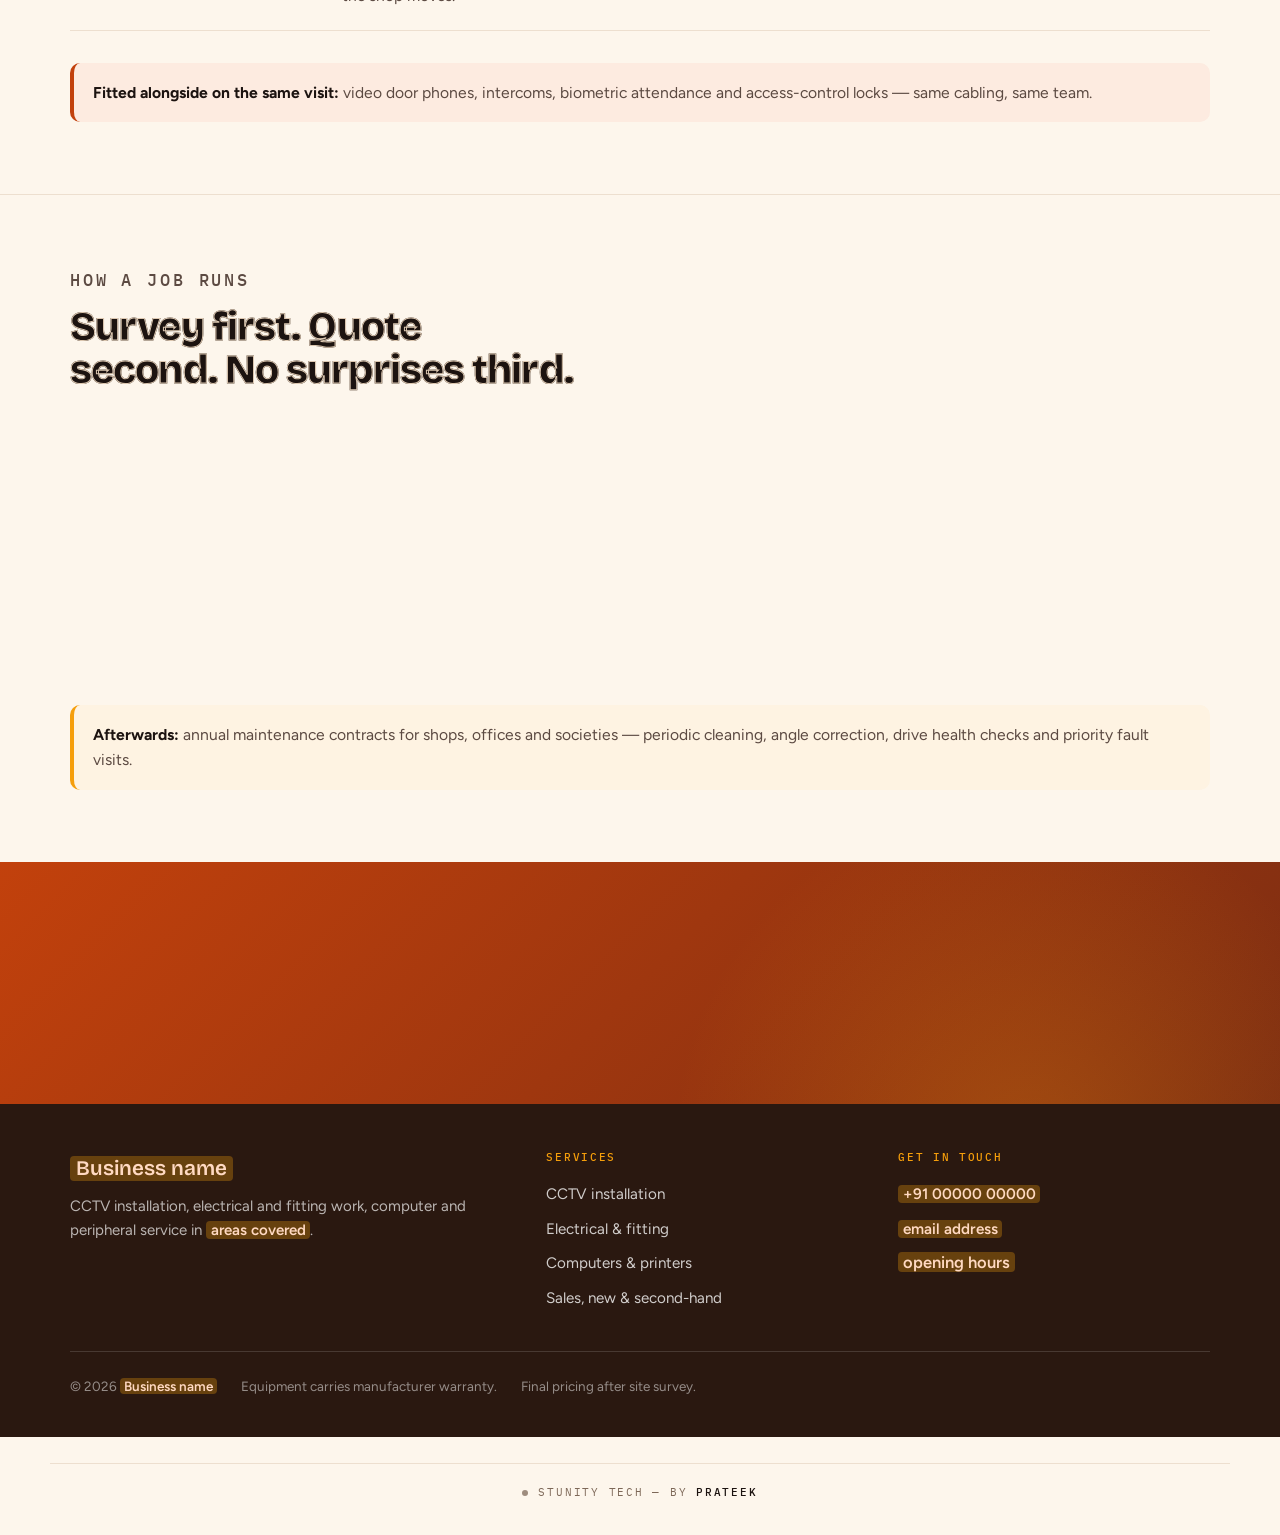
==== commit 04903ff4: "Add a live theme switcher and a hand-built motion layer Six palettes become switchable at runtime. T" ====
--- a/cctv.html
+++ b/cctv.html
@@ -9,11 +9,15 @@
 <meta property="og:type" content="website">
 <meta property="og:title" content="CCTV camera installation and repair">
 <meta property="og:description" content="Analog or IP, four cameras or forty. Supply, fitting, recorder, storage and the phone app set up before we leave.">
-<link rel="icon" href="data:image/svg+xml,%3Csvg xmlns='http://www.w3.org/2000/svg' viewBox='0 0 32 32'%3E%3Crect width='32' height='32' rx='7' fill='%230B5FFF'/%3E%3Cpath d='M5 12.6l13.2-3.3 1.6 5.8-13.2 3.3z' fill='%23fff'/%3E%3Cpath d='M20.4 11.7l4.8-2.3 2 7.5-5.2-.7z' fill='%23BFD6FF'/%3E%3Crect x='8' y='19.4' width='2.4' height='5' rx='.7' fill='%23BFD6FF'/%3E%3Ccircle cx='24' cy='23.5' r='3' fill='%23FF6B1A'/%3E%3C/svg%3E">
+<link rel="icon" href="data:image/svg+xml,%3Csvg xmlns='http://www.w3.org/2000/svg' viewBox='0 0 32 32'%3E%3Crect width='32' height='32' rx='7' fill='%23C2410C'/%3E%3Cpath d='M5 12.6l13.2-3.3 1.6 5.8-13.2 3.3z' fill='%23fff'/%3E%3Cpath d='M20.4 11.7l4.8-2.3 2 7.5-5.2-.7z' fill='%23FDD9B5'/%3E%3Crect x='8' y='19.4' width='2.4' height='5' rx='.7' fill='%23FDD9B5'/%3E%3Ccircle cx='24' cy='23.5' r='3' fill='%23F59E0B'/%3E%3C/svg%3E">
 <link rel="preconnect" href="https://fonts.googleapis.com">
 <link rel="preconnect" href="https://fonts.gstatic.com" crossorigin>
 <link rel="stylesheet" href="https://fonts.googleapis.com/css2?family=Bricolage+Grotesque:opsz,wdth,wght@12..96,75..100,400..800&family=Figtree:wght@400;500;600;700;800&family=IBM+Plex+Mono:wght@400;500&display=swap">
 <link rel="stylesheet" href="assets/site.css">
+<link rel="stylesheet" href="assets/themes.css">
+<link rel="stylesheet" href="assets/effects.css">
+<script src="assets/theme-switcher.js"></script>
+<script src="assets/effects.js"></script>
 
 <!-- ═══ Stunity Tech — studio credit (screen + print) ═══════════════════
      Quiet on screen, set apart from the site's own footer text. In print it
@@ -106,17 +110,81 @@
       </div>
       </div>
 
-      <!-- Coverage sweep: a camera panning its arc. Drawn in CSS, no images. -->
-      <div class="sweep" aria-hidden="true">
-        <span class="sweep-ring"></span>
-        <span class="sweep-ring r2"></span>
-        <span class="sweep-ring r3"></span>
-        <span class="sweep-pulse"></span>
-        <span class="sweep-pulse p2"></span>
-        <span class="sweep-pulse p3"></span>
-        <span class="sweep-cone"></span>
-        <span class="sweep-cam"><svg viewBox="0 0 24 24" fill="none" stroke="currentColor" stroke-width="1.9" stroke-linecap="round" stroke-linejoin="round"><path d="M3.6 9.2 16 5.9l1.6 5.9L5.2 15.1z"/><path d="m18.2 11.2 3.4-1.6.9 3.4-3.9-.5z"/><path d="M7.4 15.6v3.8"/><path d="M5 19.4h4.8"/></svg></span>
-        <span class="sweep-label">Coverage arc &middot; pan &amp; tilt</span>
+      <!-- Installation scene. Inline SVG line art in currentColor, so it
+           follows whichever palette is active. No images anywhere: the
+           coverage cones sway, and signal crawls down each cable into the
+           recorder, which blinks as it writes. -->
+      <div class="scene-wrap">
+        <svg class="scene" viewBox="0 0 480 350" aria-hidden="true">
+          <g fill="none" stroke="currentColor" stroke-linecap="round" stroke-linejoin="round">
+
+            <!-- coverage cones, drawn first so everything sits over them -->
+            <g style="fill:var(--band-em)" stroke="none" opacity=".17">
+              <path class="cone cone-a" d="M86 158 L 60 300 L 190 300 Z"/>
+              <path class="cone cone-b" d="M304 158 L 250 300 L 350 300 Z"/>
+              <path class="cone cone-c" d="M400 176 L 330 300 L 452 300 Z"/>
+            </g>
+
+            <!-- building -->
+            <g stroke-opacity=".45" stroke-width="1.4">
+              <path d="M70 120 H320 V300"/>
+              <path d="M70 300 V120"/>
+              <path d="M58 120 H332"/>
+              <rect x="120" y="244" width="36" height="56" rx="2"/>
+              <rect x="192" y="158" width="42" height="34" rx="2"/>
+              <rect x="252" y="158" width="42" height="34" rx="2"/>
+              <path d="M20 300 H470"/>
+            </g>
+
+            <!-- pole for the gate camera -->
+            <path stroke-opacity=".5" stroke-width="1.6" d="M400 300 V170"/>
+
+            <!-- the three cameras -->
+            <g stroke-width="2">
+              <path d="M70 148 H84"/>
+              <path d="M84 142 l16 4 -3 11 -16 -4 z"/>
+              <path d="M100 146 l7 -2 2 7 -8 -1 z"/>
+
+              <path d="M320 148 H306"/>
+              <path d="M306 142 l-16 4 3 11 16 -4 z"/>
+              <path d="M290 146 l-7 -2 -2 7 8 -1 z"/>
+
+              <path d="M394 170 l14 -4 3 11 -14 4 z"/>
+              <path d="M394 181 l-7 2 2 7 8 -2 z"/>
+            </g>
+
+            <!-- detection rings at the gate, with a long rest between events -->
+            <g style="stroke:var(--band-em)" stroke-width="1.3" fill="none">
+              <circle class="ping" cx="400" cy="176" r="12"/>
+              <circle class="ping" cx="400" cy="176" r="12" style="animation-delay:2.2s"/>
+            </g>
+
+            <!-- cable runs: conduit down the wall, along the ground, to the recorder -->
+            <g stroke-opacity=".4" stroke-width="1.6">
+              <path d="M86 158 V292 H352"/>
+              <path d="M304 158 V292 H352"/>
+              <path d="M400 188 V252"/>
+            </g>
+
+            <!-- the same three runs again, as signal travelling to the recorder -->
+            <g class="sigs" style="stroke:var(--band-em)" stroke-width="2.4" fill="none">
+              <path class="sig" d="M86 158 V292 H352"/>
+              <path class="sig" d="M304 158 V292 H352" style="animation-delay:-.45s"/>
+              <path class="sig" d="M400 188 V252" style="animation-delay:-.9s"/>
+            </g>
+
+            <!-- recorder -->
+            <g stroke-width="1.8">
+              <rect x="352" y="252" width="92" height="44" rx="5"/>
+              <path stroke-opacity=".45" d="M352 280 H444"/>
+              <circle class="led" cx="366" cy="266" r="4" style="fill:var(--band-em)" stroke="none"/>
+              <path stroke-opacity=".5" stroke-width="1.4" d="M380 266 H400 M380 272 H394"/>
+            </g>
+          </g>
+        </svg>
+
+        <p class="scene-tag scene-tag-1"><b>IR</b> 20&ndash;80 m</p>
+        <p class="scene-tag scene-tag-2"><b>1&ndash;8 TB</b> 15&ndash;60 days</p>
       </div>
     </div>
   </section>
--- a/assets/site.css
+++ b/assets/site.css
@@ -624,42 +624,6 @@
   76%,100%{opacity:0;transform:translate(120%,0) scale(.95)}
 }
 
-/* Coverage sweep — a camera panning its arc, with detection rings. */
-.sweep{position:relative;width:min(330px,80%);aspect-ratio:1;margin:0 auto}
-.sweep-ring{position:absolute;inset:0;border-radius:50%;border:1px solid var(--band-line)}
-.sweep-ring.r2{inset:17%}
-.sweep-ring.r3{inset:34%}
-.sweep-cone{
-  position:absolute;inset:0;border-radius:50%;transform-origin:50% 50%;
-  background:conic-gradient(from -34deg,rgba(245,158,11,.5),rgba(245,158,11,.06) 42deg,transparent 68deg);
-  -webkit-mask:radial-gradient(circle,transparent 15%,#000 16%);
-  mask:radial-gradient(circle,transparent 15%,#000 16%);
-  animation:sweep 7s cubic-bezier(.45,0,.55,1) infinite alternate;
-}
-@keyframes sweep{from{transform:rotate(-56deg)}to{transform:rotate(56deg)}}
-.sweep-pulse{
-  position:absolute;inset:0;border-radius:50%;border:1px solid var(--honey);
-  opacity:0;animation:pulseOut 7s ease-out infinite;
-}
-.sweep-pulse.p2{animation-delay:2.3s}
-.sweep-pulse.p3{animation-delay:4.6s}
-@keyframes pulseOut{
-  0%{transform:scale(.16);opacity:.75}
-  70%{opacity:0}
-  100%{transform:scale(1);opacity:0}
-}
-.sweep-cam{
-  position:absolute;left:50%;top:50%;transform:translate(-50%,-50%);
-  width:58px;height:58px;border-radius:50%;display:grid;place-items:center;
-  background:var(--honey);color:#2A1508;box-shadow:0 10px 26px -8px rgba(0,0,0,.55);
-}
-.sweep-cam svg{width:28px;height:28px}
-.sweep-label{
-  position:absolute;left:50%;bottom:-2.1rem;transform:translateX(-50%);white-space:nowrap;
-  font-family:var(--mono);font-size:.63rem;letter-spacing:.15em;text-transform:uppercase;
-  color:var(--band-fg-3);
-}
-
 /* Hero on the CCTV page splits to make room for the sweep. */
 .hero-split{display:grid;grid-template-columns:minmax(0,1.25fr) minmax(0,1fr);
   gap:3rem;align-items:center}
@@ -669,7 +633,6 @@
 }
 
 @media (prefers-reduced-motion:reduce){
-  .tile .edge,.tile .motion,.sweep-cone,.sweep-pulse{animation:none}
+  .tile .edge,.tile .motion{animation:none}
   .tile .motion{opacity:1;transform:translate(48%,6%)}
-  .sweep-cone{transform:rotate(0deg)}
-}
+}
--- a/assets/themes.css
+++ b/assets/themes.css
@@ -0,0 +1,199 @@
+/* ============================================================================
+   SWITCHABLE PALETTES + THEME SWITCHER  —  TEMPORARY
+
+   This whole file exists so a palette can be chosen by eye on the real site.
+   To remove it once a palette is settled on:
+     1. delete this file and assets/theme-switcher.js
+     2. delete the two tags they add to each page's <head>
+     3. if the chosen palette is not Terracotta, copy its values into the
+        token block at the top of assets/site.css
+
+   Terracotta lives in :root in site.css and stays the default, so every page
+   is correct before any script runs. Each block here overrides only the hue
+   tokens. --ok stays green in every palette, because "healthy" should not be
+   warm. In dark mode all palettes share one warm dark shell and swap hues only.
+   ========================================================================== */
+
+/* ---- 02 Amber & Charcoal ---- */
+:root[data-palette="amber"]{
+  --clay:#B45309; --clay-deep:#8A5A08; --clay-ink:#8A5A08; --clay-soft:#FDF0D9;
+  --honey:#F5A524; --honey-ink:#8A5A08; --honey-soft:#FDF0D9;
+  --ink:#1C1917; --ink-2:#57504A; --ink-3:#7A716A;
+  --paper:#FAF7F2; --surface:#FFFFFF; --surface-2:#F4F0E8;
+  --line:#E7E0D6; --line-strong:#D5CBBB;
+  --band-a:#1C1917; --band-b:#3B322C; --band-em:#F5A524;
+  --band-glow:rgba(245,165,36,.2);
+  --umber:#1C1917; --umber-2:#332C26;
+}
+
+/* ---- 03 Marigold & Deep Red ---- */
+:root[data-palette="marigold"]{
+  --clay:#9F1239; --clay-deep:#4C0519; --clay-ink:#9F1239; --clay-soft:#FDECEF;
+  --honey:#F59E0B; --honey-ink:#92400E; --honey-soft:#FEF3E2;
+  --ink:#4C0519; --ink-2:#6E4050; --ink-3:#8C6472;
+  --paper:#FFF8ED; --surface:#FFFFFF; --surface-2:#FDF1E4;
+  --line:#F2E2D8; --line-strong:#E2CBBE;
+  --band-a:#9F1239; --band-b:#4C0519; --band-em:#FCD34D;
+  --band-glow:rgba(245,158,11,.28);
+  --umber:#4C0519; --umber-2:#64122C;
+}
+
+/* ---- 04 Copper & Bronze ---- */
+:root[data-palette="copper"]{
+  --clay:#B45309; --clay-deep:#54200A; --clay-ink:#92400E; --clay-soft:#FBEFDD;
+  --honey:#FBBF24; --honey-ink:#92400E; --honey-soft:#FDF3E0;
+  --ink:#292524; --ink-2:#5F544D; --ink-3:#82756C;
+  --paper:#FAF5EF; --surface:#FFFFFF; --surface-2:#F5EDE3;
+  --line:#E9DFD3; --line-strong:#D8C9B8;
+  --band-a:#B45309; --band-b:#54200A; --band-em:#FBBF24;
+  --band-glow:rgba(251,191,36,.26);
+  --umber:#292524; --umber-2:#3D352F;
+}
+
+/* ---- 05 Saffron & Teak ---- */
+:root[data-palette="saffron"]{
+  --clay:#C2410C; --clay-deep:#4A2C17; --clay-ink:#9A5B08; --clay-soft:#FBEBD5;
+  --honey:#D97706; --honey-ink:#8A4A05; --honey-soft:#FBEBD5;
+  --ink:#3B2413; --ink-2:#6B5340; --ink-3:#8B7359;
+  --paper:#FDF4E3; --surface:#FFFFFF; --surface-2:#F8ECD9;
+  --line:#EEDFC8; --line-strong:#DCC8A9;
+  --band-a:#E8590C; --band-b:#4A2C17; --band-em:#FFE08A;
+  --band-glow:rgba(255,224,138,.24);
+  --umber:#3B2413; --umber-2:#4F3320;
+}
+
+/* ---- 06 Chilli & Cream ---- */
+:root[data-palette="chilli"]{
+  --clay:#B91C1C; --clay-deep:#450A0A; --clay-ink:#991B1B; --clay-soft:#FDEAE6;
+  --honey:#F59E0B; --honey-ink:#92400E; --honey-soft:#FEF3E2;
+  --ink:#450A0A; --ink-2:#6B4238; --ink-3:#8A5C50;
+  --paper:#FEF7ED; --surface:#FFFFFF; --surface-2:#FCEFE2;
+  --line:#F3E3D6; --line-strong:#E5CBBA;
+  --band-a:#B91C1C; --band-b:#450A0A; --band-em:#FCD34D;
+  --band-glow:rgba(252,211,77,.24);
+  --umber:#450A0A; --umber-2:#5E1414;
+}
+
+/* ---- dark variants ------------------------------------------------------
+   Written twice, matching how site.css structures its tokens: once behind the
+   OS preference, once behind an explicit data-theme, so neither can strand
+   the other. Only hues change; the warm dark shell comes from site.css.
+   ---------------------------------------------------------------------- */
+@media (prefers-color-scheme:dark){
+  :root[data-palette="amber"]:not([data-theme="light"]){
+    --clay:#F5A524; --clay-deep:#D98806; --clay-ink:#FFCF6B; --clay-soft:#3A2A0C;
+    --honey:#FBBF24; --honey-ink:#FCD34D; --honey-soft:#3B2A0C;
+    --band-a:#2A2420; --band-b:#16120F; --band-em:#F5A524;
+    --band-glow:rgba(245,165,36,.18); --umber:#2A2420; --umber-2:#3A322C;
+  }
+  :root[data-palette="marigold"]:not([data-theme="light"]){
+    --clay:#FB7185; --clay-deep:#E11D48; --clay-ink:#FDA4B8; --clay-soft:#3E0A1A;
+    --honey:#FBBF24; --honey-ink:#FCD34D; --honey-soft:#3B2A0C;
+    --band-a:#6B0F2A; --band-b:#37060F; --band-em:#FCD34D;
+    --band-glow:rgba(251,191,36,.2); --umber:#3E0A1A; --umber-2:#52122A;
+  }
+  :root[data-palette="copper"]:not([data-theme="light"]){
+    --clay:#D97706; --clay-deep:#B45309; --clay-ink:#FBBF24; --clay-soft:#3A2810;
+    --honey:#FBBF24; --honey-ink:#FCD34D; --honey-soft:#3B2A0C;
+    --band-a:#6B3308; --band-b:#331504; --band-em:#FBBF24;
+    --band-glow:rgba(251,191,36,.22); --umber:#2E2823; --umber-2:#3E3730;
+  }
+  :root[data-palette="saffron"]:not([data-theme="light"]){
+    --clay:#F97316; --clay-deep:#C2410C; --clay-ink:#FDBA8C; --clay-soft:#3A2210;
+    --honey:#E8930C; --honey-ink:#FFC961; --honey-soft:#3A2A0C;
+    --band-a:#6B3D1A; --band-b:#2E1B0C; --band-em:#FFE08A;
+    --band-glow:rgba(255,224,138,.2); --umber:#33240F; --umber-2:#45311A;
+  }
+  :root[data-palette="chilli"]:not([data-theme="light"]){
+    --clay:#EF4444; --clay-deep:#B91C1C; --clay-ink:#FCA5A5; --clay-soft:#3E1212;
+    --honey:#FBBF24; --honey-ink:#FCD34D; --honey-soft:#3B2A0C;
+    --band-a:#7F1D1D; --band-b:#3B0A0A; --band-em:#FCD34D;
+    --band-glow:rgba(252,211,77,.2); --umber:#3B0A0A; --umber-2:#511616;
+  }
+}
+:root[data-theme="dark"][data-palette="amber"]{
+  --clay:#F5A524; --clay-deep:#D98806; --clay-ink:#FFCF6B; --clay-soft:#3A2A0C;
+  --honey:#FBBF24; --honey-ink:#FCD34D; --honey-soft:#3B2A0C;
+  --band-a:#2A2420; --band-b:#16120F; --band-em:#F5A524;
+  --band-glow:rgba(245,165,36,.18); --umber:#2A2420; --umber-2:#3A322C;
+}
+:root[data-theme="dark"][data-palette="marigold"]{
+  --clay:#FB7185; --clay-deep:#E11D48; --clay-ink:#FDA4B8; --clay-soft:#3E0A1A;
+  --honey:#FBBF24; --honey-ink:#FCD34D; --honey-soft:#3B2A0C;
+  --band-a:#6B0F2A; --band-b:#37060F; --band-em:#FCD34D;
+  --band-glow:rgba(251,191,36,.2); --umber:#3E0A1A; --umber-2:#52122A;
+}
+:root[data-theme="dark"][data-palette="copper"]{
+  --clay:#D97706; --clay-deep:#B45309; --clay-ink:#FBBF24; --clay-soft:#3A2810;
+  --honey:#FBBF24; --honey-ink:#FCD34D; --honey-soft:#3B2A0C;
+  --band-a:#6B3308; --band-b:#331504; --band-em:#FBBF24;
+  --band-glow:rgba(251,191,36,.22); --umber:#2E2823; --umber-2:#3E3730;
+}
+:root[data-theme="dark"][data-palette="saffron"]{
+  --clay:#F97316; --clay-deep:#C2410C; --clay-ink:#FDBA8C; --clay-soft:#3A2210;
+  --honey:#E8930C; --honey-ink:#FFC961; --honey-soft:#3A2A0C;
+  --band-a:#6B3D1A; --band-b:#2E1B0C; --band-em:#FFE08A;
+  --band-glow:rgba(255,224,138,.2); --umber:#33240F; --umber-2:#45311A;
+}
+:root[data-theme="dark"][data-palette="chilli"]{
+  --clay:#EF4444; --clay-deep:#B91C1C; --clay-ink:#FCA5A5; --clay-soft:#3E1212;
+  --honey:#FBBF24; --honey-ink:#FCD34D; --honey-soft:#3B2A0C;
+  --band-a:#7F1D1D; --band-b:#3B0A0A; --band-em:#FCD34D;
+  --band-glow:rgba(252,211,77,.2); --umber:#3B0A0A; --umber-2:#511616;
+}
+
+/* ============================================================================
+   The switcher control itself
+   ========================================================================== */
+.tsw{position:fixed;right:1rem;bottom:1rem;z-index:85;font-family:var(--mono)}
+
+.tsw-btn{
+  display:flex;align-items:center;gap:.5rem;cursor:pointer;
+  background:var(--surface);color:var(--ink);border:1px solid var(--line-strong);
+  border-radius:999px;padding:.55rem .9rem;
+  font-family:var(--mono);font-size:.72rem;letter-spacing:.12em;text-transform:uppercase;
+  box-shadow:var(--shadow-lift);
+  transition:transform .14s ease,border-color .16s ease;
+}
+.tsw-btn:hover{transform:translateY(-2px);border-color:var(--clay)}
+.tsw-btn .bead{
+  width:13px;height:13px;border-radius:50%;flex:none;
+  background:linear-gradient(135deg,var(--band-a),var(--honey));
+  box-shadow:inset 0 0 0 1px rgba(0,0,0,.18);
+}
+
+.tsw-panel{
+  position:absolute;right:0;bottom:calc(100% + .6rem);width:234px;
+  background:var(--surface);border:1px solid var(--line-strong);border-radius:var(--r);
+  box-shadow:var(--shadow-lift);padding:.85rem;display:grid;gap:.4rem;
+}
+.tsw-panel[hidden]{display:none!important}
+.tsw-panel h4{
+  margin:0 0 .15rem;font-family:var(--mono);font-weight:500;font-size:.64rem;
+  letter-spacing:.14em;text-transform:uppercase;color:var(--ink-3);
+}
+
+.tsw-opt{
+  display:flex;align-items:center;gap:.6rem;width:100%;cursor:pointer;text-align:left;
+  background:none;border:1px solid transparent;border-radius:var(--r-sm);
+  padding:.4rem .45rem;font-family:var(--sans);font-size:.85rem;font-weight:600;
+  color:var(--ink-2);transition:background .13s ease,color .13s ease;
+}
+.tsw-opt:hover{background:var(--surface-2);color:var(--ink)}
+.tsw-opt[aria-pressed="true"]{border-color:var(--clay);color:var(--ink);background:var(--clay-soft)}
+.tsw-opt .sw{
+  width:22px;height:22px;border-radius:6px;flex:none;
+  box-shadow:inset 0 0 0 1px rgba(0,0,0,.16);
+}
+
+.tsw-note{
+  font-size:.68rem;line-height:1.45;color:var(--ink-3);
+  border-top:1px solid var(--line);padding-top:.5rem;margin:.2rem 0 0;
+}
+
+@media (max-width:520px){
+  .tsw{right:.65rem;bottom:.65rem}
+  .tsw-btn .lbl{display:none}
+  .tsw-panel{width:min(76vw,234px)}
+}
+@media print{.tsw{display:none}}
--- a/assets/effects.css
+++ b/assets/effects.css
@@ -0,0 +1,207 @@
+/* ============================================================================
+   MOTION LAYER
+
+   Kept in its own file so the colour system in site.css stays readable.
+
+   Two ideas run through everything here:
+     1. Rest beats. Looping animations idle through most of their timeline, so
+        the page feels alive without ever looking busy.
+     2. Two easing curves only. --ease for anything that reveals or sweeps,
+        --ease-spring (which overshoots) for anything a finger touches.
+
+   Everything stops under prefers-reduced-motion — see the last block.
+   ========================================================================== */
+
+:root{
+  --ease:cubic-bezier(.2,.8,.2,1);
+  --ease-spring:cubic-bezier(.34,1.56,.64,1);
+}
+
+/* --------------------------------------------------------------------------
+   1. GRAIN
+   A single fixed turbulence layer. Stops the large flat warm areas reading
+   as a default background. Multiplies on light so it darkens rather than
+   washing out; sits under the switcher and toast, over everything else.
+   -------------------------------------------------------------------------- */
+body::after{
+  content:"";position:fixed;inset:0;pointer-events:none;z-index:70;
+  opacity:.045;mix-blend-mode:multiply;
+  background-image:url("data:image/svg+xml;utf8,<svg xmlns='http://www.w3.org/2000/svg' width='160' height='160'><filter id='n'><feTurbulence type='fractalNoise' baseFrequency='.9' numOctaves='3' stitchTiles='stitch'/></filter><rect width='100%' height='100%' filter='url(%23n)'/></svg>");
+}
+@media (prefers-color-scheme:dark){
+  :root:not([data-theme="light"]) body::after{opacity:.05;mix-blend-mode:normal}
+}
+:root[data-theme="dark"] body::after{opacity:.05;mix-blend-mode:normal}
+
+/* --------------------------------------------------------------------------
+   2. SCROLL REVEAL
+   Gated on .js, which effects.js sets on <html> before the body parses. With
+   JS off nothing is ever hidden, so content can't be stranded invisible.
+   The hero is deliberately excluded: the first screen must be there at rest.
+   -------------------------------------------------------------------------- */
+.js .sec-head,
+.js .door,
+.js .card,
+.js .steps>li,
+.js .spec-row,
+.js .checks>li,
+.js .panel,
+.js .reach>a,
+.js .sheet,
+.js #calc,
+.js .note,
+.js .cover,
+.js .sale>div,
+.js .cta-band .inner{
+  opacity:0;transform:translateY(22px);
+  transition:opacity .8s var(--ease),transform .8s var(--ease);
+}
+.js .is-in{opacity:1;transform:none}
+
+/* Children of a revealed group come in behind it, 70ms apart. Set from CSS
+   rather than JS so there is no second pass over the DOM. */
+.js .doors>.door:nth-child(2),
+.js .cards>.card:nth-child(2),
+.js .steps>li:nth-child(2){transition-delay:.07s}
+.js .doors>.door:nth-child(3),
+.js .cards>.card:nth-child(3),
+.js .steps>li:nth-child(3){transition-delay:.14s}
+.js .steps>li:nth-child(4){transition-delay:.21s}
+.js .checks>li:nth-child(2){transition-delay:.05s}
+.js .checks>li:nth-child(3){transition-delay:.1s}
+.js .checks>li:nth-child(4){transition-delay:.15s}
+.js .checks>li:nth-child(5){transition-delay:.2s}
+
+/* --------------------------------------------------------------------------
+   3. PAINTED HEADINGS
+   Section headings arrive as outlines, then a hard-edged gradient paints the
+   fill left to right. The 50% hard stop is what makes it read as a paint
+   rather than a fade. effects.js adds .painted afterwards so the heading
+   ends up as ordinary solid text.
+   -------------------------------------------------------------------------- */
+.js .sec-head h2:not(.painted){
+  color:transparent;
+  -webkit-text-stroke:1px var(--line-strong);
+  background:linear-gradient(90deg,var(--ink) 0 50%,transparent 50%) 100% 0 / 200% 100% no-repeat;
+  -webkit-background-clip:text;background-clip:text;
+  transition:background-position 1.2s var(--ease) .15s;
+}
+.js .sec-head.is-in h2:not(.painted){background-position:0 0}
+/* On a colour band the outline and paint both have to flip to the band's ink. */
+.js .band .sec-head h2:not(.painted){
+  -webkit-text-stroke-color:var(--band-line);
+  background-image:linear-gradient(90deg,var(--band-fg) 0 50%,transparent 50%);
+}
+
+/* --------------------------------------------------------------------------
+   4. SPOTLIGHT EDGE
+   A 1px ring lit where the cursor is, masked to the border only. Coordinates
+   come from effects.js as --mx / --my.
+   -------------------------------------------------------------------------- */
+.spot{position:relative}
+.spot::after{
+  content:"";position:absolute;inset:0;z-index:2;pointer-events:none;
+  border-radius:inherit;padding:1px;
+  background:radial-gradient(240px circle at var(--mx,50%) var(--my,50%),var(--clay),transparent 70%);
+  -webkit-mask:linear-gradient(#000 0 0) content-box,linear-gradient(#000 0 0);
+          mask:linear-gradient(#000 0 0) content-box,linear-gradient(#000 0 0);
+  -webkit-mask-composite:xor;mask-composite:exclude;
+  opacity:0;transition:opacity .35s var(--ease);
+}
+.spot:hover::after{opacity:1}
+
+/* --------------------------------------------------------------------------
+   5. TACTILITY
+   Spring easing on the things a finger touches. Magnetic pull on the primary
+   button is applied inline by effects.js; the spring here is what snaps it
+   back when the cursor leaves.
+   -------------------------------------------------------------------------- */
+.btn{transition:transform .35s var(--ease-spring),background .2s,border-color .2s,box-shadow .35s var(--ease);will-change:transform}
+.btn:active{transform:scale(.97)}
+.door,.card,.reach a{transition:transform .35s var(--ease-spring),box-shadow .3s var(--ease),border-color .2s}
+.tsw-btn{transition:transform .35s var(--ease-spring),border-color .2s}
+
+/* --------------------------------------------------------------------------
+   6. THE INSTALLATION SCENE  (cctv.html)
+   An inline SVG elevation: three cameras on a building, coverage cones, and
+   cable runs down to a recorder. No images anywhere.
+   -------------------------------------------------------------------------- */
+.scene{width:100%;height:auto;display:block;overflow:visible}
+.scene-wrap{position:relative;width:min(480px,100%);margin:0 auto}
+
+/* Signal travelling down each cable to the recorder. The dash pattern is
+   3+11 = 14 units and the offset runs to -28, exactly two periods, so the
+   loop is seamless with no visible jump. */
+.scene .sig{
+  stroke-dasharray:3 11;
+  animation:sig 1.4s linear infinite;
+}
+@keyframes sig{to{stroke-dashoffset:-28}}
+
+/* Coverage cones breathe very slowly. The second is given a negative delay
+   so the pair is permanently out of phase without a second keyframe block. */
+.scene .cone{transform-box:fill-box;transform-origin:top center;animation:cone 9s ease-in-out infinite alternate}
+.scene .cone-b{animation-delay:-4.5s}
+.scene .cone-c{animation-delay:-2.2s}
+@keyframes cone{from{transform:rotate(-7deg)}to{transform:rotate(7deg)}}
+
+/* Recorder LED. steps(2) because a recorder light blinks, it does not fade. */
+.scene .led{animation:led 1.8s steps(2) infinite}
+@keyframes led{50%{opacity:.3}}
+
+/* Detection ring, with a long rest so it reads as an event, not a pulse. */
+.scene .ping{transform-box:fill-box;transform-origin:center;animation:ping 4.4s var(--ease) infinite}
+@keyframes ping{
+  0%{transform:scale(.35);opacity:.85}
+  70%,100%{transform:scale(1.9);opacity:0}
+}
+
+/* Floating spec labels beside the scene, counter-phased the same way. */
+.scene-tag{
+  position:absolute;display:flex;align-items:center;gap:.45rem;
+  background:var(--surface);color:var(--ink);
+  border:1px solid var(--line);border-radius:999px;
+  padding:.34rem .7rem;box-shadow:var(--shadow-lift);
+  font-family:var(--mono);font-size:.64rem;letter-spacing:.06em;text-transform:uppercase;
+  animation:bob 6s ease-in-out infinite;white-space:nowrap;
+}
+.scene-tag b{font-weight:500;color:var(--clay-ink)}
+.scene-tag-1{left:-8%;top:26%}
+.scene-tag-2{right:-6%;bottom:14%;animation-delay:-3s}
+@keyframes bob{50%{transform:translateY(-8px)}}
+@media (max-width:900px){
+  .scene-tag-1{left:0;top:8%}
+  .scene-tag-2{right:0;bottom:6%}
+}
+@media (max-width:560px){
+  .scene-tag{font-size:.58rem;padding:.28rem .55rem}
+}
+
+/* --------------------------------------------------------------------------
+   7. STAT COUNTERS
+   Tabular figures so the number does not jitter in width while counting.
+   -------------------------------------------------------------------------- */
+.stats dt{font-variant-numeric:tabular-nums}
+
+/* --------------------------------------------------------------------------
+   8. REDUCED MOTION
+   Near-zero durations rather than animation:none, so anything whose end state
+   matters still lands there. iteration-count:1 kills the infinite loops. The
+   reveal and heading resets are essential: without them, killing the
+   transition would strand content at opacity 0 or as transparent outlines.
+   -------------------------------------------------------------------------- */
+@media (prefers-reduced-motion:reduce){
+  *,*::before,*::after{
+    animation-duration:.001ms!important;
+    animation-iteration-count:1!important;
+    transition-duration:.001ms!important;
+  }
+  html{scroll-behavior:auto}
+  .js .sec-head,.js .door,.js .card,.js .steps>li,.js .spec-row,.js .checks>li,
+  .js .panel,.js .reach>a,.js .sheet,.js #calc,.js .note,.js .cover,
+  .js .sale>div,.js .cta-band .inner{opacity:1;transform:none}
+  .js .sec-head h2:not(.painted){
+    color:var(--ink);-webkit-text-stroke:0;background:none;
+  }
+  .js .band .sec-head h2:not(.painted){color:var(--band-fg)}
+}
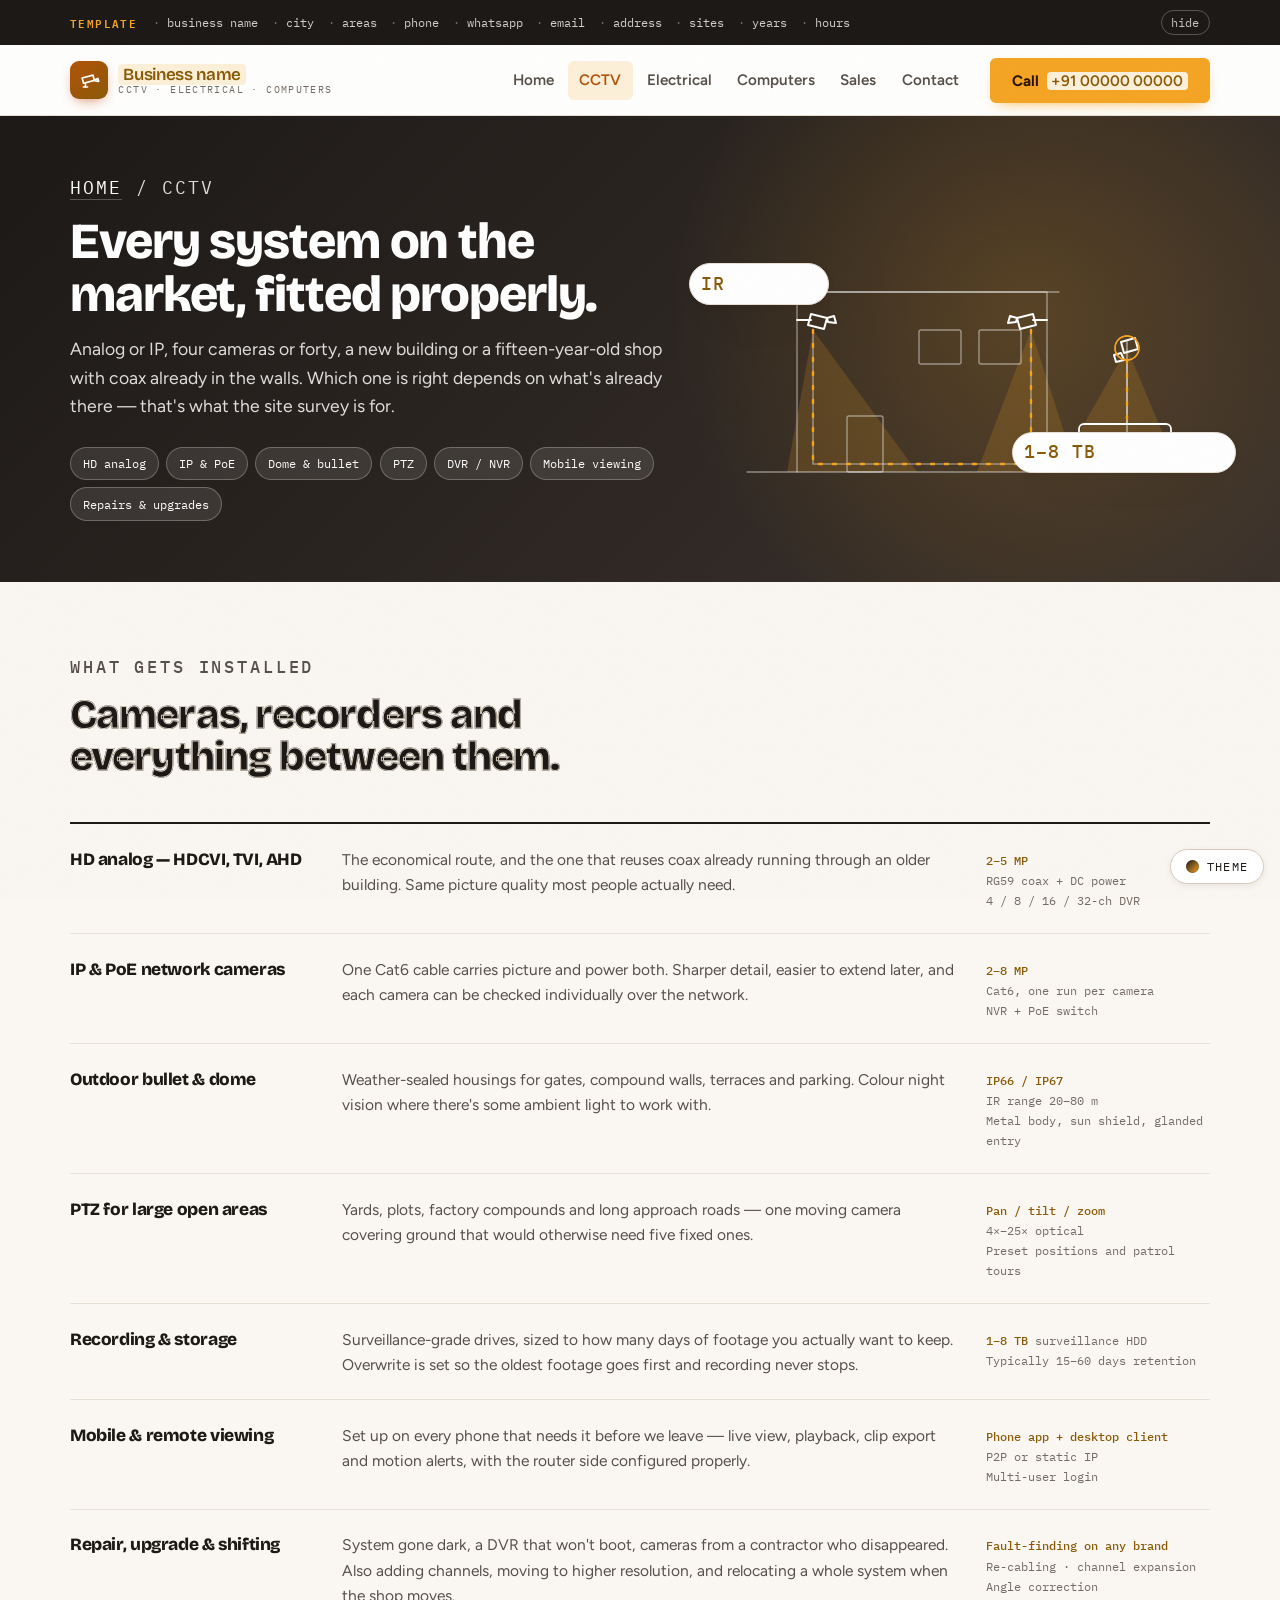
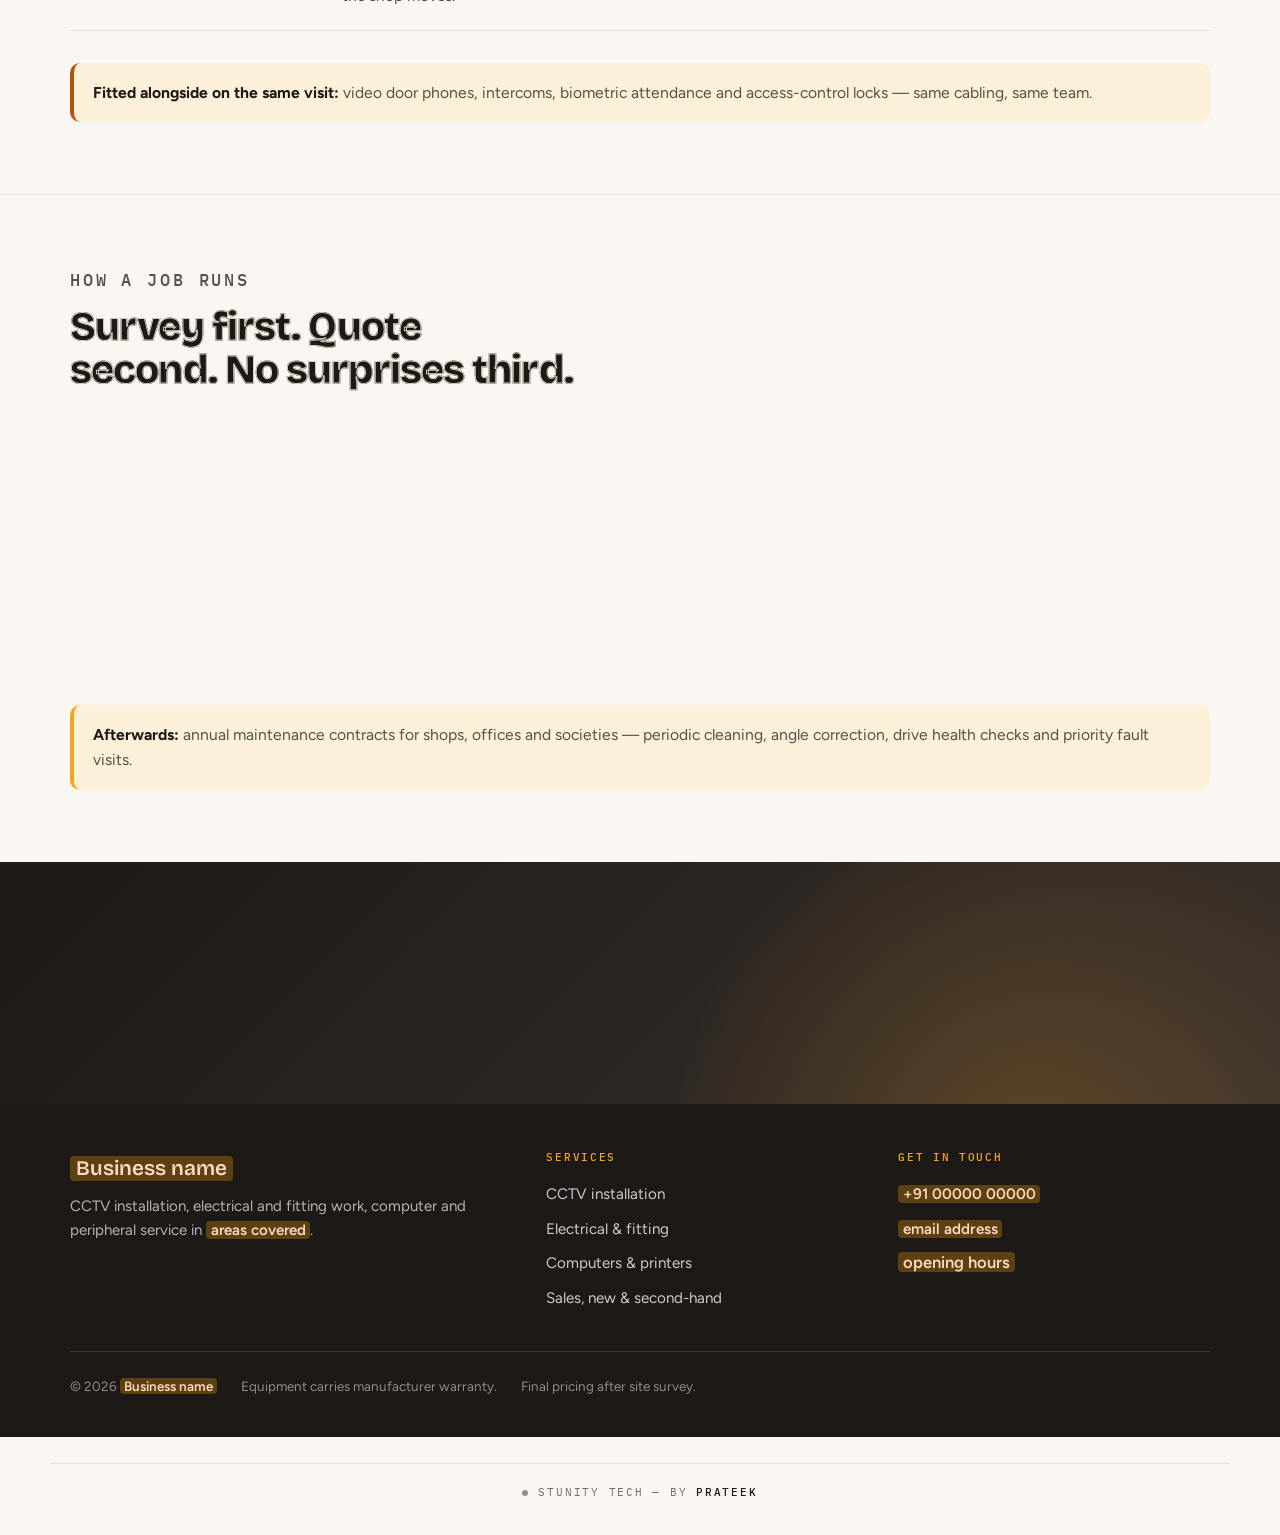
==== commit f611e7e5: "Make Amber & Charcoal the default palette A two-way swap, not a copy. Amber's values move into the :" ====
--- a/cctv.html
+++ b/cctv.html
@@ -5,11 +5,11 @@
 <meta name="viewport" content="width=device-width, initial-scale=1">
 <title>CCTV Camera Installation &amp; Repair</title>
 <meta name="description" content="Installation of analog and IP CCTV systems: dome, bullet and PTZ cameras, DVR and NVR recorders, storage sizing, mobile viewing, and repair or upgrade of existing systems.">
-<meta name="theme-color" content="#C2410C">
+<meta name="theme-color" content="#1C1917">
 <meta property="og:type" content="website">
 <meta property="og:title" content="CCTV camera installation and repair">
 <meta property="og:description" content="Analog or IP, four cameras or forty. Supply, fitting, recorder, storage and the phone app set up before we leave.">
-<link rel="icon" href="data:image/svg+xml,%3Csvg xmlns='http://www.w3.org/2000/svg' viewBox='0 0 32 32'%3E%3Crect width='32' height='32' rx='7' fill='%23C2410C'/%3E%3Cpath d='M5 12.6l13.2-3.3 1.6 5.8-13.2 3.3z' fill='%23fff'/%3E%3Cpath d='M20.4 11.7l4.8-2.3 2 7.5-5.2-.7z' fill='%23FDD9B5'/%3E%3Crect x='8' y='19.4' width='2.4' height='5' rx='.7' fill='%23FDD9B5'/%3E%3Ccircle cx='24' cy='23.5' r='3' fill='%23F59E0B'/%3E%3C/svg%3E">
+<link rel="icon" href="data:image/svg+xml,%3Csvg xmlns='http://www.w3.org/2000/svg' viewBox='0 0 32 32'%3E%3Crect width='32' height='32' rx='7' fill='%231C1917'/%3E%3Cpath d='M5 12.6l13.2-3.3 1.6 5.8-13.2 3.3z' fill='%23fff'/%3E%3Cpath d='M20.4 11.7l4.8-2.3 2 7.5-5.2-.7z' fill='%23D9CFC2'/%3E%3Crect x='8' y='19.4' width='2.4' height='5' rx='.7' fill='%23D9CFC2'/%3E%3Ccircle cx='24' cy='23.5' r='3' fill='%23F5A524'/%3E%3C/svg%3E">
 <link rel="preconnect" href="https://fonts.googleapis.com">
 <link rel="preconnect" href="https://fonts.gstatic.com" crossorigin>
 <link rel="stylesheet" href="https://fonts.googleapis.com/css2?family=Bricolage+Grotesque:opsz,wdth,wght@12..96,75..100,400..800&family=Figtree:wght@400;500;600;700;800&family=IBM+Plex+Mono:wght@400;500&display=swap">
--- a/assets/site.css
+++ b/assets/site.css
@@ -12,30 +12,30 @@
 :root{
   color-scheme:light dark;
 
-  /* Terracotta — the brand hue. Hero bands, links, active states. */
-  --clay:#C2410C;
-  --clay-deep:#7C2D12;
-  --clay-ink:#9A3412;
-  --clay-soft:#FDEBE0;
+  /* Amber & Charcoal — the brand hues. Hero bands, links, active states. */
+  --clay:#B45309;
+  --clay-deep:#8A5A08;
+  --clay-ink:#8A5A08;
+  --clay-soft:#FDF0D9;
 
   /* Honey — the accent that does the asking. Call buttons, highlights. */
-  --honey:#F59E0B;
-  --honey-ink:#92400E;
-  --honey-soft:#FEF3E2;
+  --honey:#F5A524;
+  --honey-ink:#8A5A08;
+  --honey-soft:#FDF0D9;
 
   /* Status only — never decorative. */
   --ok:#15803D;
   --ok-ink:#14532D;
   --ok-soft:#E7F5EC;
 
-  --ink:#1C1310;
-  --ink-2:#5C4A42;
-  --ink-3:#7D6858;
-  --paper:#FDF6EC;
+  --ink:#1C1917;
+  --ink-2:#57504A;
+  --ink-3:#746B64;
+  --paper:#FAF7F2;
   --surface:#FFFFFF;
-  --surface-2:#FAF1E4;
-  --line:#EDDFCF;
-  --line-strong:#DCC7B0;
+  --surface-2:#F4F0E8;
+  --line:#E7E0D6;
+  --line-strong:#D5CBBB;
 
   /* Aliases for the Stunity Tech studio credit. These point at tokens that
      are themselves redefined per theme, so the credit follows light and dark
@@ -44,18 +44,18 @@
   --line-soft:var(--line);
 
   /* Filled colour bands (hero, CTA strips, footer, setup strip) */
-  --band-a:#C2410C;
-  --band-b:#7C2D12;
+  --band-a:#1C1917;
+  --band-b:#3B322C;
   --band-fg:#FFFFFF;
   --band-fg-2:rgba(255,255,255,.85);
   --band-fg-3:rgba(255,255,255,.62);
   --band-line:rgba(255,255,255,.26);
-  --band-glow:rgba(245,158,11,.24);
-  --band-em:#FFD9A8;
+  --band-glow:rgba(245,165,36,.2);
+  --band-em:#F5A524;
 
   /* Warm dark, used wherever a near-black block is needed. */
-  --umber:#2A1810;
-  --umber-2:#3B2318;
+  --umber:#1C1917;
+  --umber-2:#332C26;
 
   /* The camera grid is a screen: it keeps its own warm night palette in
      both themes, the way an IR feed actually looks. */
@@ -77,10 +77,10 @@
 
 @media (prefers-color-scheme:dark){
   :root:not([data-theme="light"]){
-    --clay:#F97316;
-    --clay-deep:#EA580C;
-    --clay-ink:#FDBA8C;
-    --clay-soft:#3A1C0E;
+    --clay:#F5A524;
+    --clay-deep:#D98806;
+    --clay-ink:#FFCF6B;
+    --clay-soft:#3A2A0C;
 
     --honey:#FBBF24;
     --honey-ink:#FCD34D;
@@ -99,27 +99,27 @@
     --line:#3A2820;
     --line-strong:#52392C;
 
-    --band-a:#7C2D12;
-    --band-b:#3F1A08;
+    --band-a:#2A2420;
+    --band-b:#16120F;
     --band-fg:#FFFFFF;
     --band-fg-2:rgba(255,255,255,.8);
     --band-fg-3:rgba(255,255,255,.58);
     --band-line:rgba(255,255,255,.2);
-    --band-glow:rgba(251,191,36,.2);
-    --band-em:#FFD9A8;
-
-    --umber:#2C1D14;
-    --umber-2:#3B2318;
+    --band-glow:rgba(245,165,36,.18);
+    --band-em:#F5A524;
+
+    --umber:#2A2420;
+    --umber-2:#3A322C;
 
     --shadow:0 1px 2px rgba(0,0,0,.5),0 12px 30px -16px rgba(0,0,0,.8);
     --shadow-lift:0 2px 8px rgba(0,0,0,.55),0 26px 50px -22px rgba(0,0,0,.9);
   }
 }
 :root[data-theme="dark"]{
-  --clay:#F97316;
-  --clay-deep:#EA580C;
-  --clay-ink:#FDBA8C;
-  --clay-soft:#3A1C0E;
+  --clay:#F5A524;
+  --clay-deep:#D98806;
+  --clay-ink:#FFCF6B;
+  --clay-soft:#3A2A0C;
   --honey:#FBBF24;
   --honey-ink:#FCD34D;
   --honey-soft:#3B2A0C;
@@ -134,16 +134,16 @@
   --surface-2:#2C1D14;
   --line:#3A2820;
   --line-strong:#52392C;
-  --band-a:#7C2D12;
-  --band-b:#3F1A08;
+  --band-a:#2A2420;
+  --band-b:#16120F;
   --band-fg:#FFFFFF;
   --band-fg-2:rgba(255,255,255,.8);
   --band-fg-3:rgba(255,255,255,.58);
   --band-line:rgba(255,255,255,.2);
-  --band-glow:rgba(251,191,36,.2);
-  --band-em:#FFD9A8;
-  --umber:#2C1D14;
-  --umber-2:#3B2318;
+  --band-glow:rgba(245,165,36,.18);
+  --band-em:#F5A524;
+  --umber:#2A2420;
+  --umber-2:#3A322C;
   --shadow:0 1px 2px rgba(0,0,0,.5),0 12px 30px -16px rgba(0,0,0,.8);
   --shadow-lift:0 2px 8px rgba(0,0,0,.55),0 26px 50px -22px rgba(0,0,0,.9);
 }
--- a/assets/themes.css
+++ b/assets/themes.css
@@ -5,25 +5,27 @@
    To remove it once a palette is settled on:
      1. delete this file and assets/theme-switcher.js
      2. delete the two tags they add to each page's <head>
-     3. if the chosen palette is not Terracotta, copy its values into the
-        token block at the top of assets/site.css
-
-   Terracotta lives in :root in site.css and stays the default, so every page
-   is correct before any script runs. Each block here overrides only the hue
-   tokens. --ok stays green in every palette, because "healthy" should not be
-   warm. In dark mode all palettes share one warm dark shell and swap hues only.
+     3. if the chosen palette is not Amber & Charcoal, copy its values into
+        the token block at the top of assets/site.css, and set DEFAULT in
+        theme-switcher.js to match
+
+   Amber & Charcoal is the default and lives in :root in site.css, so it has
+   no block here: the default deliberately carries no data-palette attribute.
+   Each block below overrides only the hue tokens. --ok stays green in every
+   palette, because "healthy" should not be warm. In dark mode all palettes
+   share the one warm shell from site.css and swap hues only.
    ========================================================================== */
 
-/* ---- 02 Amber & Charcoal ---- */
-:root[data-palette="amber"]{
-  --clay:#B45309; --clay-deep:#8A5A08; --clay-ink:#8A5A08; --clay-soft:#FDF0D9;
-  --honey:#F5A524; --honey-ink:#8A5A08; --honey-soft:#FDF0D9;
-  --ink:#1C1917; --ink-2:#57504A; --ink-3:#7A716A;
-  --paper:#FAF7F2; --surface:#FFFFFF; --surface-2:#F4F0E8;
-  --line:#E7E0D6; --line-strong:#D5CBBB;
-  --band-a:#1C1917; --band-b:#3B322C; --band-em:#F5A524;
-  --band-glow:rgba(245,165,36,.2);
-  --umber:#1C1917; --umber-2:#332C26;
+/* ---- 01 Terracotta & Sand  (the previous default) ---- */
+:root[data-palette="terracotta"]{
+  --clay:#C2410C; --clay-deep:#7C2D12; --clay-ink:#9A3412; --clay-soft:#FDEBE0;
+  --honey:#F59E0B; --honey-ink:#92400E; --honey-soft:#FEF3E2;
+  --ink:#1C1310; --ink-2:#5C4A42; --ink-3:#7D6858;
+  --paper:#FDF6EC; --surface:#FFFFFF; --surface-2:#FAF1E4;
+  --line:#EDDFCF; --line-strong:#DCC7B0;
+  --band-a:#C2410C; --band-b:#7C2D12; --band-em:#FFD9A8;
+  --band-glow:rgba(245,158,11,.24);
+  --umber:#2A1810; --umber-2:#3B2318;
 }
 
 /* ---- 03 Marigold & Deep Red ---- */
@@ -80,11 +82,11 @@
    the other. Only hues change; the warm dark shell comes from site.css.
    ---------------------------------------------------------------------- */
 @media (prefers-color-scheme:dark){
-  :root[data-palette="amber"]:not([data-theme="light"]){
-    --clay:#F5A524; --clay-deep:#D98806; --clay-ink:#FFCF6B; --clay-soft:#3A2A0C;
-    --honey:#FBBF24; --honey-ink:#FCD34D; --honey-soft:#3B2A0C;
-    --band-a:#2A2420; --band-b:#16120F; --band-em:#F5A524;
-    --band-glow:rgba(245,165,36,.18); --umber:#2A2420; --umber-2:#3A322C;
+  :root[data-palette="terracotta"]:not([data-theme="light"]){
+    --clay:#F97316; --clay-deep:#EA580C; --clay-ink:#FDBA8C; --clay-soft:#3A1C0E;
+    --honey:#FBBF24; --honey-ink:#FCD34D; --honey-soft:#3B2A0C;
+    --band-a:#7C2D12; --band-b:#3F1A08; --band-em:#FFD9A8;
+    --band-glow:rgba(251,191,36,.2); --umber:#2C1D14; --umber-2:#3B2318;
   }
   :root[data-palette="marigold"]:not([data-theme="light"]){
     --clay:#FB7185; --clay-deep:#E11D48; --clay-ink:#FDA4B8; --clay-soft:#3E0A1A;
@@ -111,11 +113,11 @@
     --band-glow:rgba(252,211,77,.2); --umber:#3B0A0A; --umber-2:#511616;
   }
 }
-:root[data-theme="dark"][data-palette="amber"]{
-  --clay:#F5A524; --clay-deep:#D98806; --clay-ink:#FFCF6B; --clay-soft:#3A2A0C;
-  --honey:#FBBF24; --honey-ink:#FCD34D; --honey-soft:#3B2A0C;
-  --band-a:#2A2420; --band-b:#16120F; --band-em:#F5A524;
-  --band-glow:rgba(245,165,36,.18); --umber:#2A2420; --umber-2:#3A322C;
+:root[data-theme="dark"][data-palette="terracotta"]{
+  --clay:#F97316; --clay-deep:#EA580C; --clay-ink:#FDBA8C; --clay-soft:#3A1C0E;
+  --honey:#FBBF24; --honey-ink:#FCD34D; --honey-soft:#3B2A0C;
+  --band-a:#7C2D12; --band-b:#3F1A08; --band-em:#FFD9A8;
+  --band-glow:rgba(251,191,36,.2); --umber:#2C1D14; --umber-2:#3B2318;
 }
 :root[data-theme="dark"][data-palette="marigold"]{
   --clay:#FB7185; --clay-deep:#E11D48; --clay-ink:#FDA4B8; --clay-soft:#3E0A1A;
